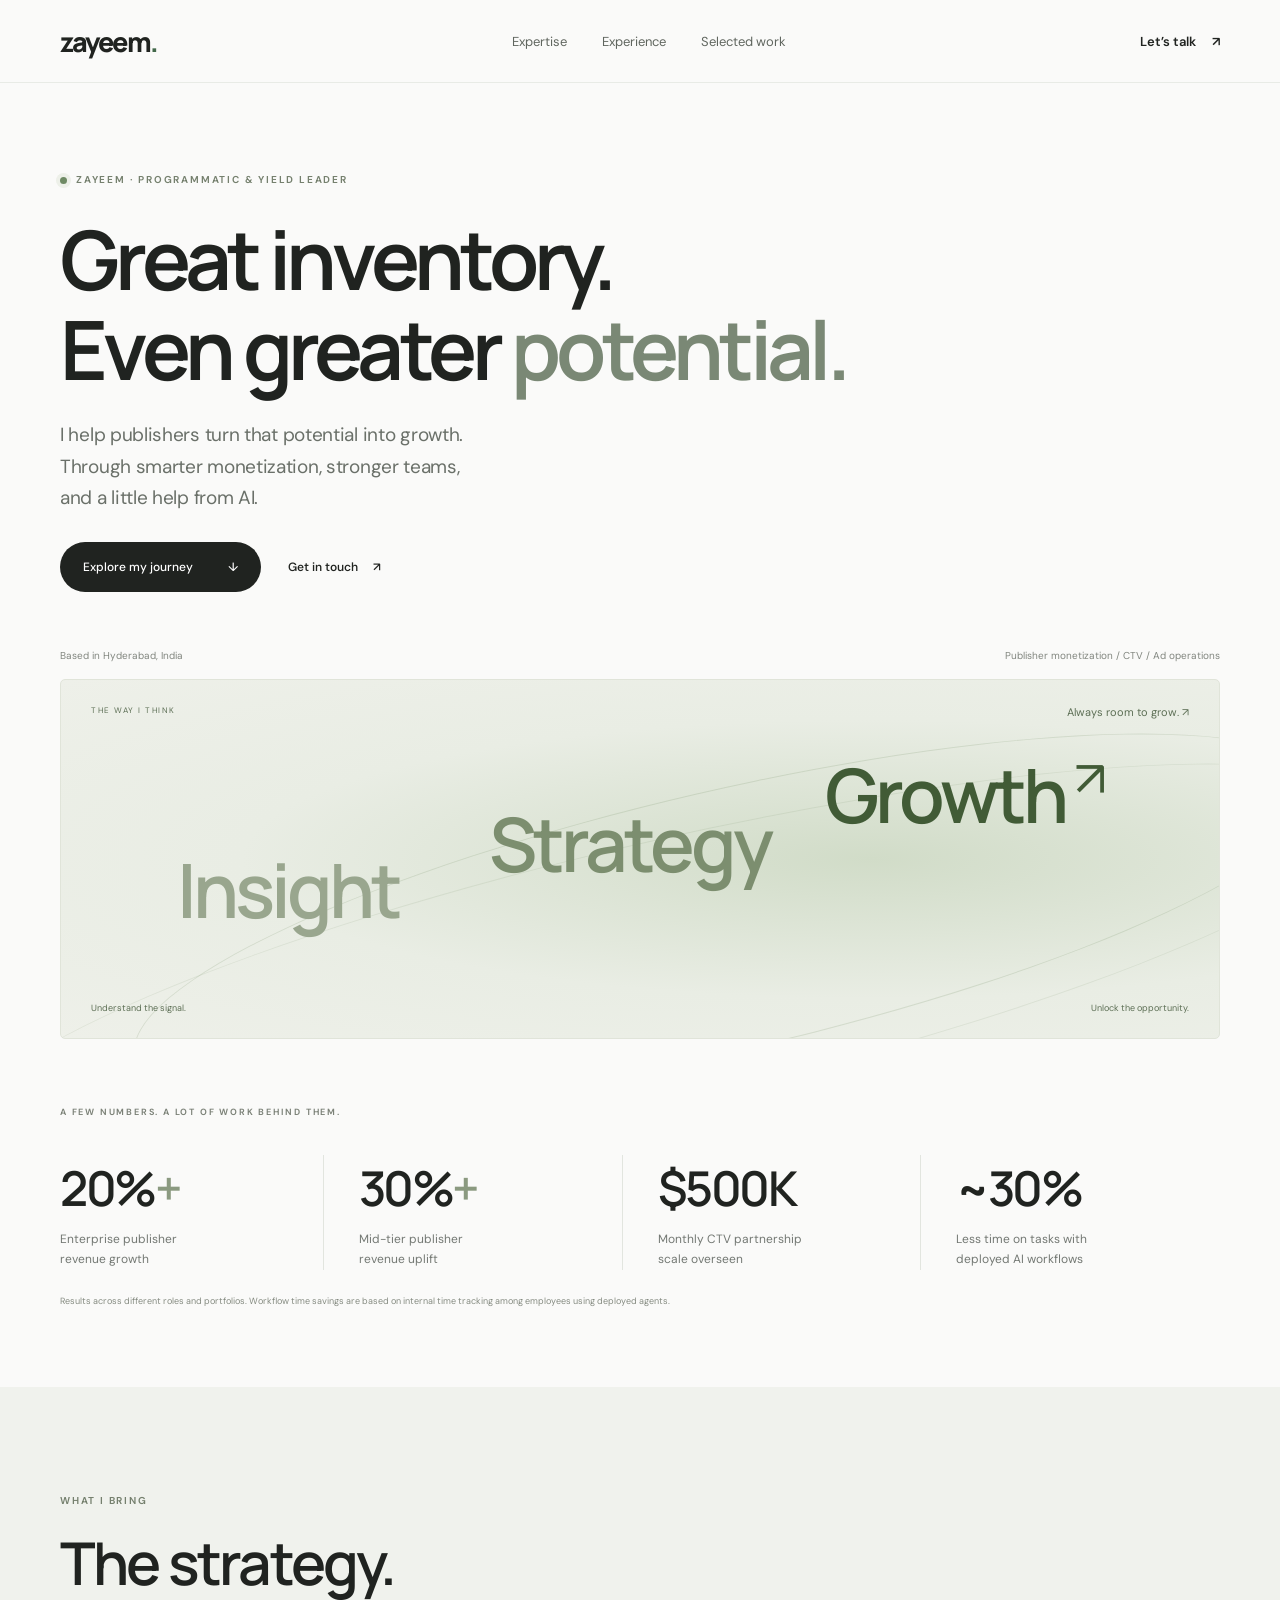
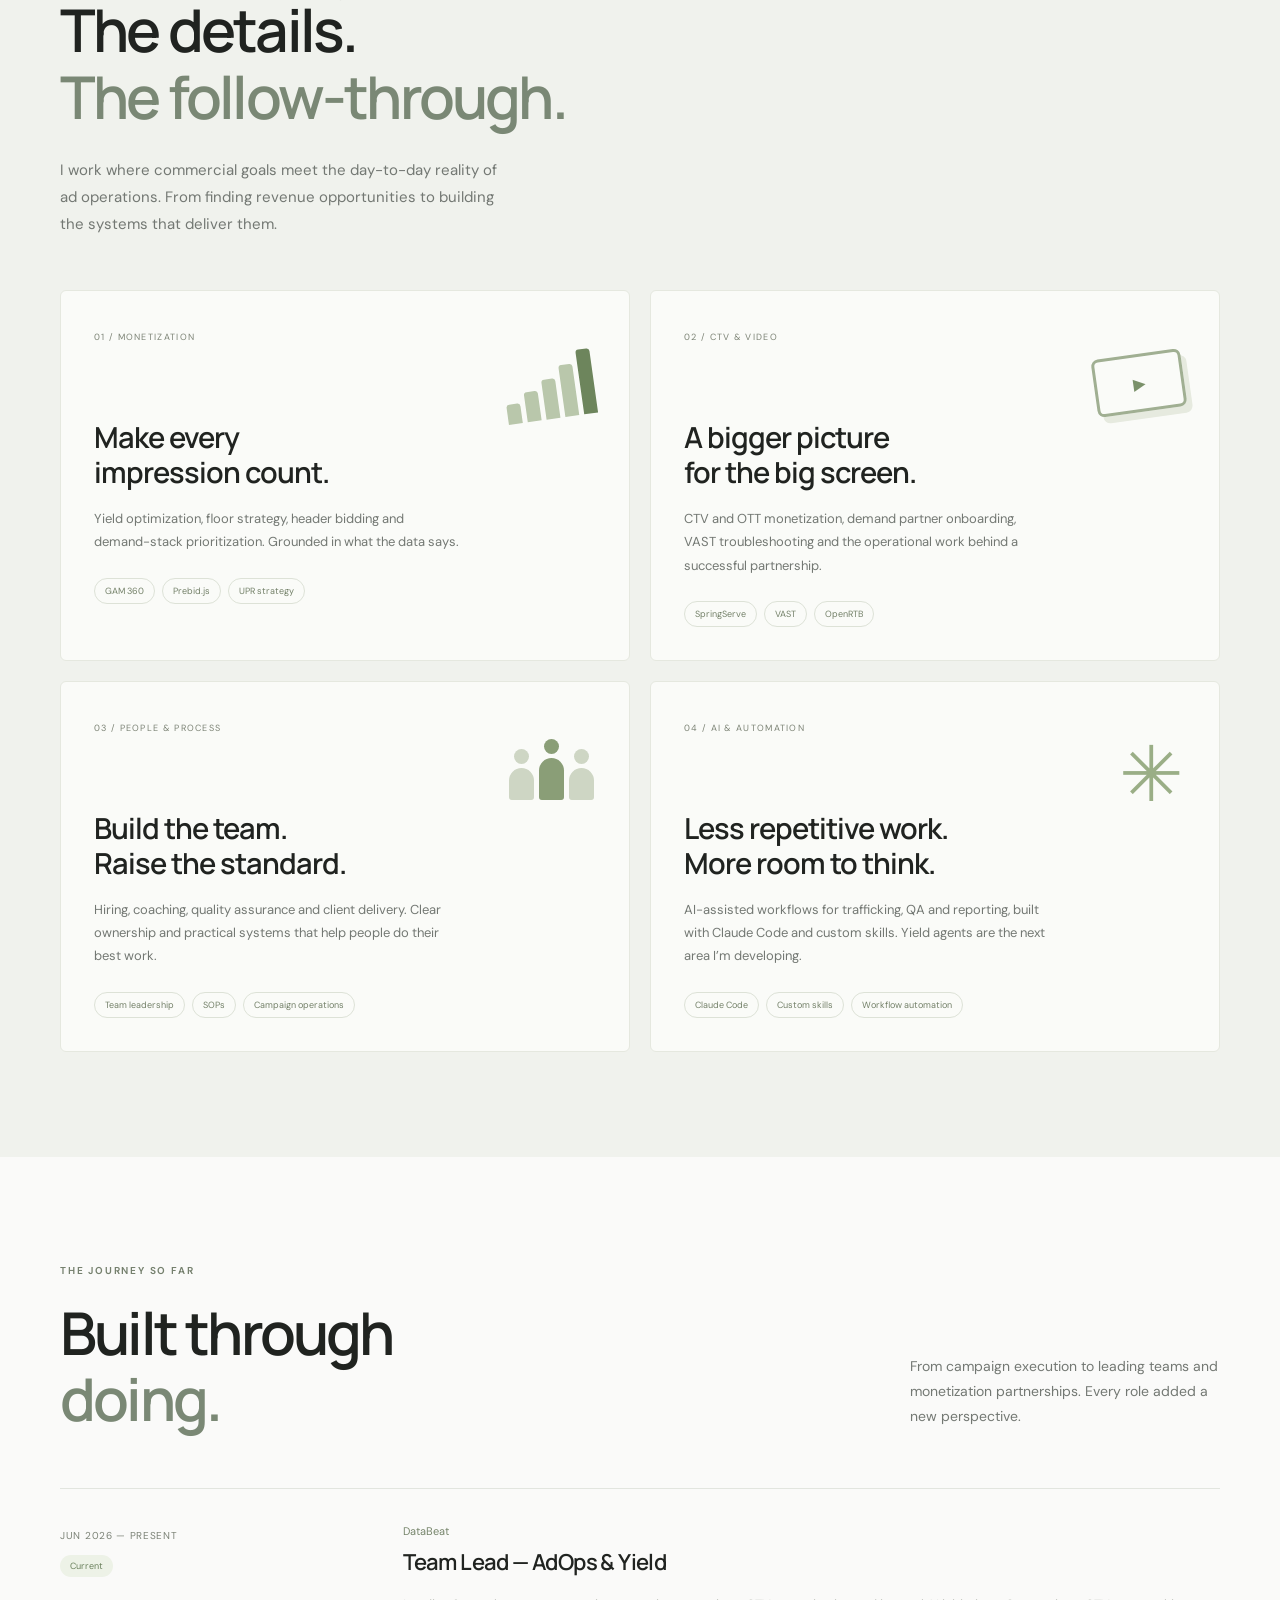
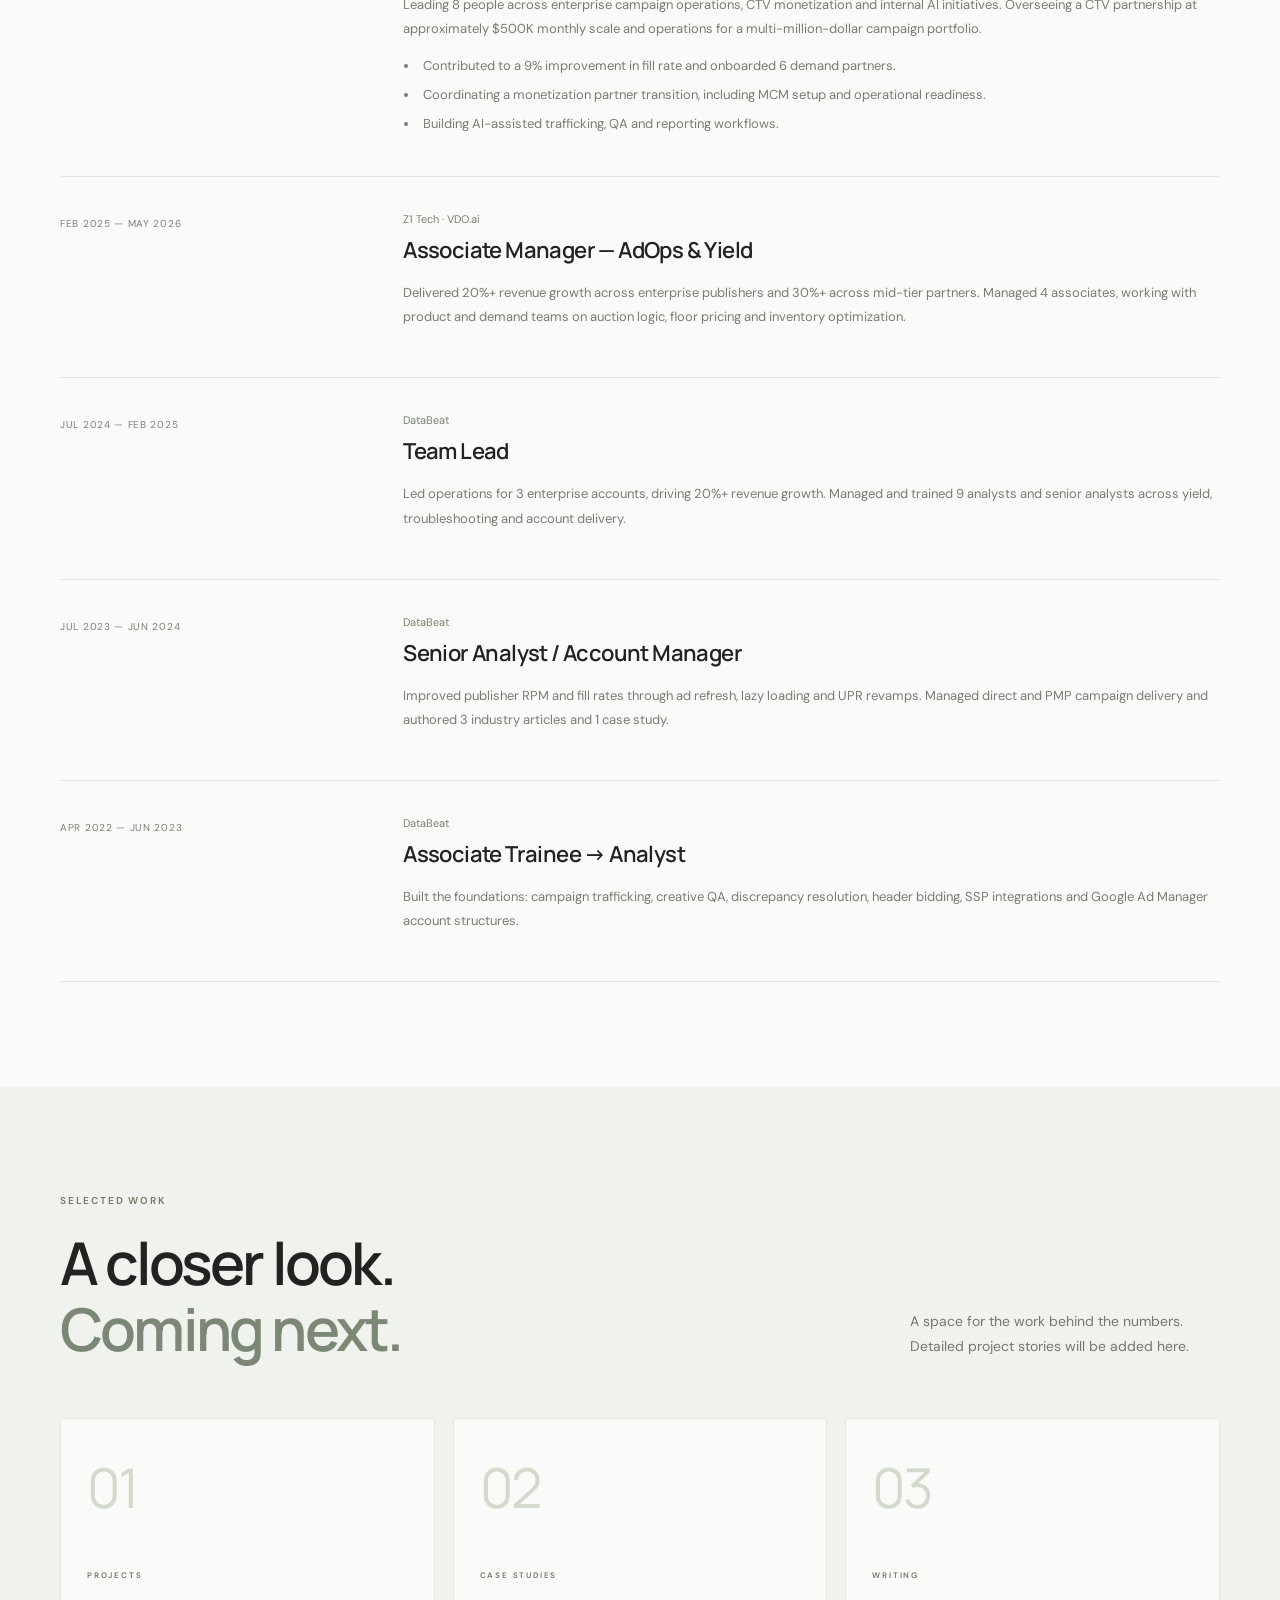
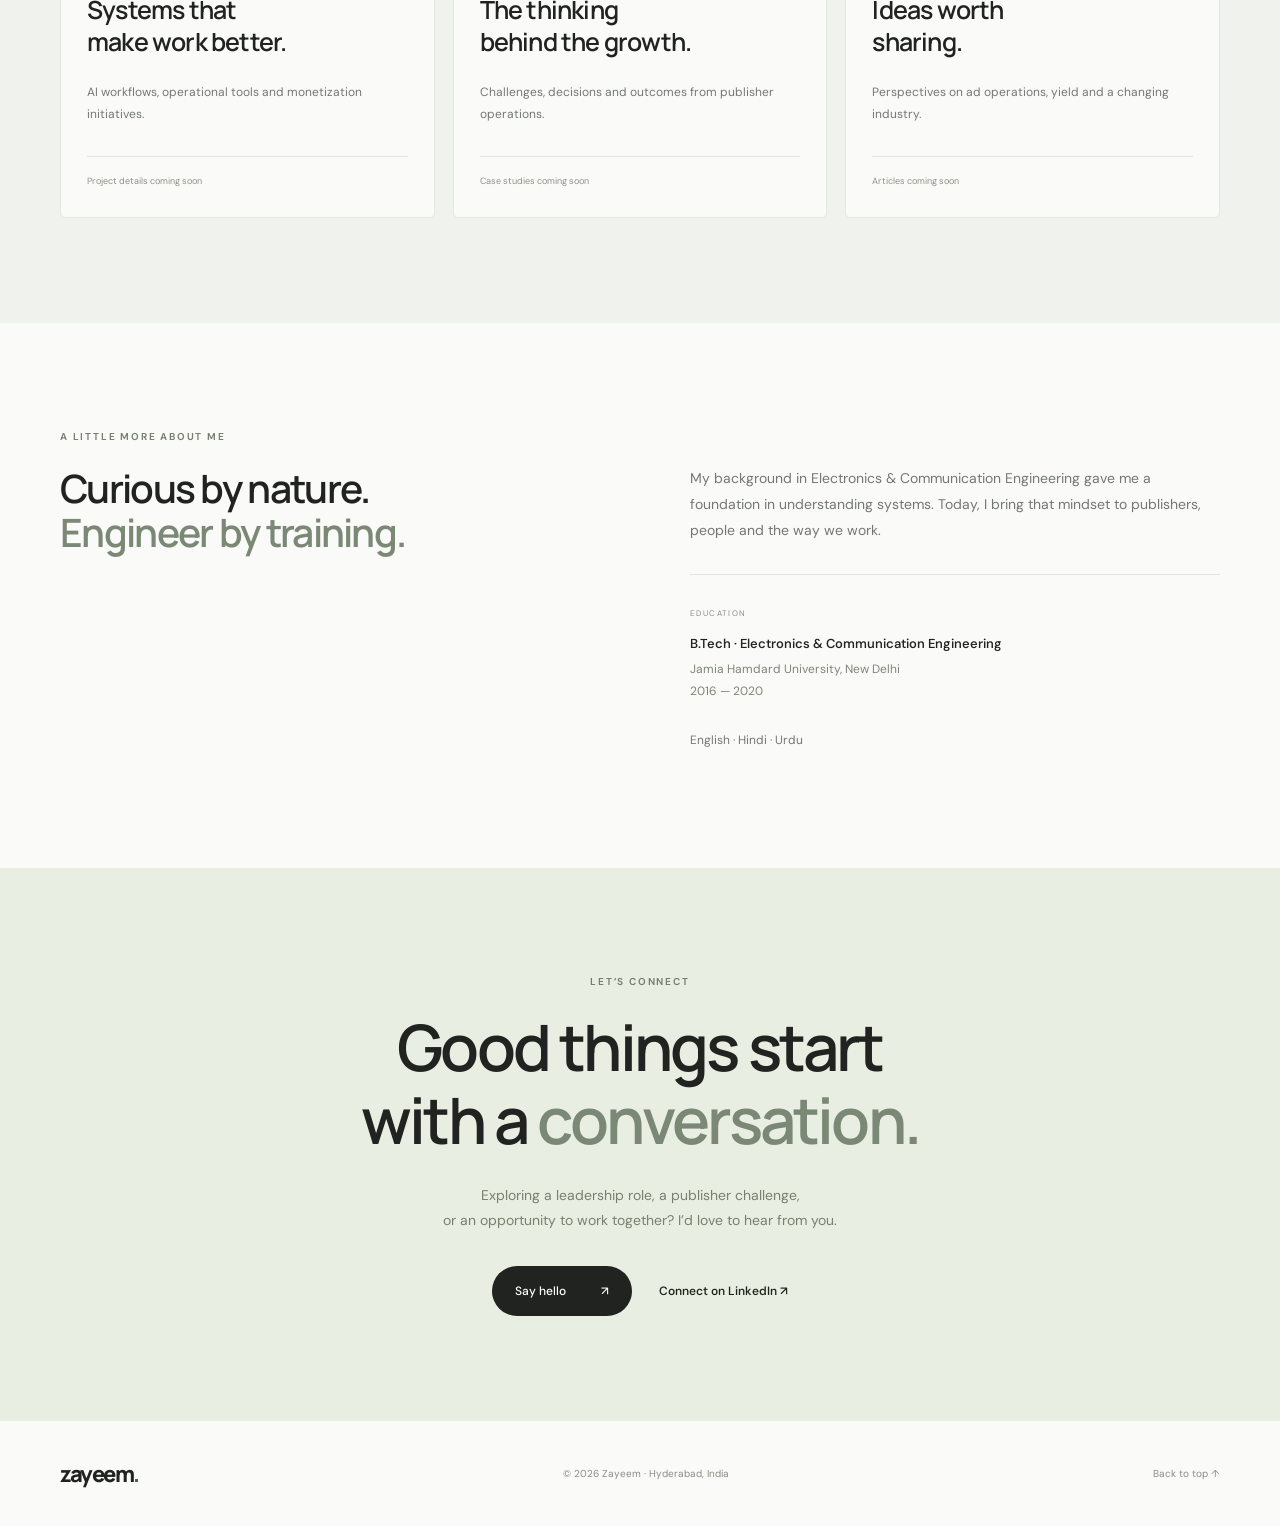
==== index.html @ ffa55d67 "Build Zayeem personal portfolio" ====
<!doctype html>
<html lang="en">
<head>
  <meta charset="utf-8">
  <meta name="viewport" content="width=device-width,initial-scale=1">
  <meta name="description" content="Zayeem is a programmatic and yield leader working across publisher monetization, CTV, ad operations and AI-assisted workflows.">
  <meta name="theme-color" content="#fafaf9">
  <title>Zayeem — Programmatic, Yield & What’s Next</title>
  <link rel="icon" href="./favicon.svg" type="image/svg+xml">
  <link rel="stylesheet" href="./style.css">
  <script src="./script.js" defer></script>
</head>
<body>
  <a class="skip" href="#main">Skip to content</a>
  <header class="site-header"><nav class="nav wrap" aria-label="Main navigation">
    <a class="wordmark" href="#" aria-label="Zayeem home">zayeem<span>.</span></a>
    <div class="nav-links"><a href="#expertise">Expertise</a><a href="#experience">Experience</a><a href="#work">Selected work</a></div>
    <a class="nav-contact" href="#contact">Let’s talk <span aria-hidden="true">↗</span></a>
  </nav></header>
  <main id="main">
    <section class="hero wrap" aria-labelledby="hero-title">
      <p class="eyebrow hero-intro"><span class="status-dot"></span> ZAYEEM · PROGRAMMATIC & YIELD LEADER</p>
      <h1 id="hero-title">Great inventory.<br>Even greater <span>potential.</span></h1>
      <p class="hero-copy">I help publishers turn that potential into growth.<br class="desktop-break"> Through smarter monetization, stronger teams,<br class="desktop-break"> and a little help from AI.</p>
      <div class="hero-actions"><a class="button" href="#experience">Explore my journey <span aria-hidden="true">↓</span></a><a class="text-link" href="mailto:mzayeem17@gmail.com">Get in touch <span aria-hidden="true">↗</span></a></div>
      <div class="hero-note"><span>Based in Hyderabad, India</span><span>Publisher monetization / CTV / Ad operations</span></div>
      <div class="growth-visual" aria-label="Areas of focus: insight, strategy, growth">
        <div class="visual-caption"><span class="tiny-label">THE WAY I THINK</span><span>Always room to grow. ↗</span></div>
        <div class="growth-orbit orbit-one"></div><div class="growth-orbit orbit-two"></div>
        <div class="growth-word word-one">Insight</div><div class="growth-word word-two">Strategy</div><div class="growth-word word-three">Growth<span>↗</span></div>
        <div class="visual-foot"><span>Understand the signal.</span><span>Unlock the opportunity.</span></div>
      </div>
    </section>
    <section class="impact wrap reveal" aria-labelledby="impact-title">
      <div class="section-kicker" id="impact-title">A FEW NUMBERS. A LOT OF WORK BEHIND THEM.</div>
      <div class="metrics"><div><strong>20%<span>+</span></strong><p>Enterprise publisher<br>revenue growth</p></div><div><strong>30%<span>+</span></strong><p>Mid-tier publisher<br>revenue uplift</p></div><div><strong>$500K</strong><p>Monthly CTV partnership<br>scale overseen</p></div><div><strong>~30%</strong><p>Less time on tasks with<br>deployed AI workflows</p></div></div>
      <p class="metric-note">Results across different roles and portfolios. Workflow time savings are based on internal time tracking among employees using deployed agents.</p>
    </section>
    <section class="expertise section-pad" id="expertise"><div class="wrap">
      <div class="section-heading reveal"><p class="eyebrow">WHAT I BRING</p><h2>The strategy.<br>The details.<br><span>The follow-through.</span></h2><p>I work where commercial goals meet the day-to-day reality of ad operations. From finding revenue opportunities to building the systems that deliver them.</p></div>
      <div class="expertise-grid">
        <article class="capability reveal"><span class="cap-number">01 / MONETIZATION</span><div class="mini-bars" aria-hidden="true"><i></i><i></i><i></i><i></i><i></i></div><h3>Make every<br>impression count.</h3><p>Yield optimization, floor strategy, header bidding and demand-stack prioritization. Grounded in what the data says.</p><div class="tags"><span>GAM 360</span><span>Prebid.js</span><span>UPR strategy</span></div></article>
        <article class="capability reveal"><span class="cap-number">02 / CTV & VIDEO</span><div class="tv-visual" aria-hidden="true"><span>▶</span></div><h3>A bigger picture<br>for the big screen.</h3><p>CTV and OTT monetization, demand partner onboarding, VAST troubleshooting and the operational work behind a successful partnership.</p><div class="tags"><span>SpringServe</span><span>VAST</span><span>OpenRTB</span></div></article>
        <article class="capability reveal"><span class="cap-number">03 / PEOPLE & PROCESS</span><div class="people-visual" aria-hidden="true"><i></i><i></i><i></i></div><h3>Build the team.<br>Raise the standard.</h3><p>Hiring, coaching, quality assurance and client delivery. Clear ownership and practical systems that help people do their best work.</p><div class="tags"><span>Team leadership</span><span>SOPs</span><span>Campaign operations</span></div></article>
        <article class="capability ai-card reveal"><span class="cap-number">04 / AI & AUTOMATION</span><div class="ai-visual" aria-hidden="true">✳</div><h3>Less repetitive work.<br>More room to think.</h3><p>AI-assisted workflows for trafficking, QA and reporting, built with Claude Code and custom skills. Yield agents are the next area I’m developing.</p><div class="tags"><span>Claude Code</span><span>Custom skills</span><span>Workflow automation</span></div></article>
      </div>
    </div></section>
    <section class="experience wrap section-pad" id="experience"><div class="section-top reveal"><div><p class="eyebrow">THE JOURNEY SO FAR</p><h2>Built through<br><span>doing.</span></h2></div><p>From campaign execution to leading teams and monetization partnerships. Every role added a new perspective.</p></div>
      <div class="timeline">
        <article class="role reveal"><div class="role-date">JUN 2026 — PRESENT<span class="current">Current</span></div><div class="role-body"><p class="company">DataBeat</p><h3>Team Lead — AdOps & Yield</h3><p>Leading 8 people across enterprise campaign operations, CTV monetization and internal AI initiatives. Overseeing a CTV partnership at approximately $500K monthly scale and operations for a multi-million-dollar campaign portfolio.</p><ul><li>Contributed to a 9% improvement in fill rate and onboarded 6 demand partners.</li><li>Coordinating a monetization partner transition, including MCM setup and operational readiness.</li><li>Building AI-assisted trafficking, QA and reporting workflows.</li></ul></div></article>
        <article class="role reveal"><div class="role-date">FEB 2025 — MAY 2026</div><div class="role-body"><p class="company">Z1 Tech · VDO.ai</p><h3>Associate Manager — AdOps & Yield</h3><p>Delivered 20%+ revenue growth across enterprise publishers and 30%+ across mid-tier partners. Managed 4 associates, working with product and demand teams on auction logic, floor pricing and inventory optimization.</p></div></article>
        <article class="role reveal"><div class="role-date">JUL 2024 — FEB 2025</div><div class="role-body"><p class="company">DataBeat</p><h3>Team Lead</h3><p>Led operations for 3 enterprise accounts, driving 20%+ revenue growth. Managed and trained 9 analysts and senior analysts across yield, troubleshooting and account delivery.</p></div></article>
        <article class="role reveal"><div class="role-date">JUL 2023 — JUN 2024</div><div class="role-body"><p class="company">DataBeat</p><h3>Senior Analyst / Account Manager</h3><p>Improved publisher RPM and fill rates through ad refresh, lazy loading and UPR revamps. Managed direct and PMP campaign delivery and authored 3 industry articles and 1 case study.</p></div></article>
        <article class="role reveal"><div class="role-date">APR 2022 — JUN 2023</div><div class="role-body"><p class="company">DataBeat</p><h3>Associate Trainee → Analyst</h3><p>Built the foundations: campaign trafficking, creative QA, discrepancy resolution, header bidding, SSP integrations and Google Ad Manager account structures.</p></div></article>
      </div>
    </section>
    <section class="work section-pad" id="work"><div class="wrap"><div class="section-top reveal"><div><p class="eyebrow">SELECTED WORK</p><h2>A closer look.<br><span>Coming next.</span></h2></div><p>A space for the work behind the numbers. Detailed project stories will be added here.</p></div>
      <div class="work-grid"><article class="work-item reveal"><span class="work-index">01</span><p class="eyebrow">PROJECTS</p><h3>Systems that<br>make work better.</h3><p>AI workflows, operational tools and monetization initiatives.</p><span class="coming">Project details coming soon</span></article><article class="work-item reveal"><span class="work-index">02</span><p class="eyebrow">CASE STUDIES</p><h3>The thinking<br>behind the growth.</h3><p>Challenges, decisions and outcomes from publisher operations.</p><span class="coming">Case studies coming soon</span></article><article class="work-item reveal"><span class="work-index">03</span><p class="eyebrow">WRITING</p><h3>Ideas worth<br>sharing.</h3><p>Perspectives on ad operations, yield and a changing industry.</p><span class="coming">Articles coming soon</span></article></div>
    </div></section>
    <section class="about wrap section-pad reveal"><p class="eyebrow">A LITTLE MORE ABOUT ME</p><div class="about-grid"><h2>Curious by nature.<br><span>Engineer by training.</span></h2><div><p>My background in Electronics & Communication Engineering gave me a foundation in understanding systems. Today, I bring that mindset to publishers, people and the way we work.</p><div class="education"><span>EDUCATION</span><h3>B.Tech · Electronics & Communication Engineering</h3><p>Jamia Hamdard University, New Delhi<br>2016 — 2020</p></div><p class="languages">English · Hindi · Urdu</p></div></div></section>
    <section class="contact section-pad" id="contact"><div class="wrap reveal"><p class="eyebrow">LET’S CONNECT</p><h2>Good things start<br>with a <span>conversation.</span></h2><p>Exploring a leadership role, a publisher challenge,<br class="desktop-break"> or an opportunity to work together? I’d love to hear from you.</p><div class="hero-actions"><a class="button" href="mailto:mzayeem17@gmail.com">Say hello <span aria-hidden="true">↗</span></a><a class="text-link" href="https://www.linkedin.com/in/zayeem17/" target="_blank" rel="noopener noreferrer">Connect on LinkedIn ↗</a></div></div></section>
  </main>
  <footer class="wrap footer"><a class="wordmark" href="#">zayeem<span>.</span></a><p>© <span id="year">2026</span> Zayeem · Hyderabad, India</p><a href="#main">Back to top ↑</a></footer>
</body>
</html>
---- style.css ----
@import url('https://fonts.googleapis.com/css2?family=DM+Sans:wght@400;450;500;550;600;650;700&family=Manrope:wght@400;500;600;650;700;750;800&display=swap');
:root{--ink:#202320;--muted:#737873;--green:#42684a;--line:#e2e5df;--paper:#fafaf9;--font:'DM Sans',-apple-system,BlinkMacSystemFont,'Segoe UI',sans-serif;--display:'Manrope',var(--font)}
*{box-sizing:border-box}html{scroll-behavior:smooth;scroll-padding-top:90px}body{margin:0;background:var(--paper);color:var(--ink);font-family:var(--font);-webkit-font-smoothing:antialiased}a{color:inherit;text-decoration:none}button,a{-webkit-tap-highlight-color:transparent}a:focus-visible{outline:3px solid #709775;outline-offset:6px}::selection{background:#d2e3cc}.wrap{width:min(1160px,calc(100% - 96px));margin-inline:auto}.site-header{position:sticky;top:0;z-index:20;background:rgba(250,250,249,.88);backdrop-filter:blur(20px);border-bottom:1px solid rgba(226,229,223,.7)}.nav{height:82px;display:flex;align-items:center;justify-content:space-between}.wordmark{font-family:var(--display);font-size:27px;font-weight:800;letter-spacing:-1.5px}.wordmark span{color:var(--green)}.nav-links{display:flex;gap:35px;font-size:13px;color:#60665f}.nav a{transition:color .2s}.nav a:hover,.text-link:hover{color:var(--green)}.nav-contact{font-size:13px;font-weight:600}.nav-contact span{margin-left:13px}.hero{padding-top:88px}.eyebrow,.section-kicker{font-size:10px;font-weight:650;letter-spacing:1.8px;line-height:1.8}.hero-intro{display:flex;align-items:center;gap:9px}.status-dot{width:7px;height:7px;border-radius:50%;background:#6f8a65;box-shadow:0 0 0 4px #edf0e9}h1,h2,h3,p{margin-top:0}h1,h2,h3{font-family:var(--display)}h1{font-size:clamp(48px,6.4vw,82px);font-weight:650;letter-spacing:-4.7px;line-height:1.1;margin:25px 0 25px}h1 span,h2 span{color:#7a8875}.hero-copy{font-size:19px;line-height:1.65;color:#6a7069;letter-spacing:-.3px}.hero-actions{display:flex;gap:27px;align-items:center;margin-top:29px}.button{background:var(--ink);color:#fff;display:inline-flex;gap:35px;align-items:center;border-radius:30px;padding:17px 23px;font-size:12px;font-weight:500;transition:background .2s,transform .2s}.button:hover{background:var(--green);transform:translateY(-2px)}.text-link{font-size:12px;font-weight:550}.text-link span{margin-left:12px}.hero-note{display:flex;justify-content:space-between;margin:57px 0 17px;color:#81867f;font-size:10px}.growth-visual{height:360px;position:relative;overflow:hidden;border-radius:5px;background:radial-gradient(ellipse at 70% 50%,#d1dcc8 0%,#e9ede4 55%,#eef0e9 100%);border:1px solid #e0e4d9}.visual-caption,.visual-foot{display:flex;justify-content:space-between;position:absolute;left:30px;right:30px;z-index:3;color:#5d6f55;font-size:11px}.visual-caption{top:25px}.tiny-label{font-size:8px;letter-spacing:1.5px}.visual-foot{bottom:24px;font-size:9px}.growth-word{position:absolute;font-family:var(--display);letter-spacing:-4px;font-weight:600;font-size:75px;z-index:2}.word-one{left:10%;top:158px;color:#99a68e}.word-two{left:37%;top:112px;color:#7c8e6f}.word-three{left:66%;top:63px;color:#415b36}.word-three span{font-weight:400;display:inline-block;font-size:50px;vertical-align:top;margin-left:10px}.growth-orbit{position:absolute;width:105%;height:260px;border:1px solid rgba(108,134,92,.18);border-radius:50%;transform:rotate(-13deg);left:5%;top:110px}.orbit-two{top:160px;left:-10%;width:125%;border-color:rgba(108,134,92,.12)}.impact{padding:65px 0 78px}.section-kicker{color:#7b8177;font-size:9px}.metrics{display:grid;grid-template-columns:repeat(4,1fr);margin-top:35px;gap:35px}.metrics>div{border-right:1px solid var(--line)}.metrics>div:last-child{border:0}.metrics strong{font-family:var(--display);font-size:48px;letter-spacing:-2.5px;font-weight:600}.metrics strong span{color:#8b9a80}.metrics p{font-size:12px;line-height:1.65;color:var(--muted);margin:10px 0 0}.metric-note{font-size:9px;color:#858b81;line-height:1.7;margin:24px 0 0}.section-pad{padding-top:105px;padding-bottom:105px}.expertise{background:#f0f2ed}.section-heading{max-width:650px}.eyebrow{color:#75806e;margin-bottom:20px}h2{font-size:clamp(38px,4.7vw,59px);line-height:1.13;letter-spacing:-2.8px;font-weight:600;margin-bottom:27px}.section-heading>p:last-child{color:var(--muted);max-width:440px;font-size:15px;line-height:1.8}.expertise-grid{display:grid;grid-template-columns:1fr 1fr;gap:20px;margin-top:52px}.capability{background:#fafbf8;border:1px solid #e5e8df;border-radius:6px;padding:33px;position:relative;min-height:357px;overflow:hidden}.cap-number{font-size:9px;letter-spacing:1.3px;color:#7c8375}.capability h3{font-size:29px;line-height:1.2;letter-spacing:-1px;font-weight:600;margin:75px 0 17px}.capability>p{font-size:13px;color:var(--muted);line-height:1.8;max-width:365px}.tags{display:flex;flex-wrap:wrap;gap:7px;margin-top:24px}.tags span{font-size:9px;border:1px solid #dde2d7;padding:6px 10px;border-radius:20px;color:#738068}.mini-bars,.tv-visual,.people-visual,.ai-visual{position:absolute;right:35px;top:63px}.mini-bars{height:65px;display:flex;gap:5px;align-items:end;transform:rotate(-8deg)}.mini-bars i{display:block;width:14px;background:#b9c7ab;border-radius:3px 3px 0 0}.mini-bars i:nth-child(1){height:20px}.mini-bars i:nth-child(2){height:30px}.mini-bars i:nth-child(3){height:40px}.mini-bars i:nth-child(4){height:52px}.mini-bars i:nth-child(5){height:65px;background:#6d855c}.tv-visual{width:90px;height:58px;border:3px solid #a0af92;border-radius:7px;display:grid;place-items:center;transform:rotate(-8deg);box-shadow:5px 7px 0 #e6eadf}.tv-visual span{font-size:16px;color:#7a916a}.people-visual{display:flex;gap:5px;align-items:end;height:55px}.people-visual i{width:25px;height:32px;background:#ced6c4;border-radius:13px 13px 3px 3px;position:relative}.people-visual i:before{content:'';position:absolute;width:15px;height:15px;border-radius:100%;background:inherit;top:-19px;left:5px}.people-visual i:nth-child(2){height:42px;background:#8a9e77}.ai-visual{font-size:77px;color:#9aae86;line-height:1;top:55px}.section-top{display:flex;align-items:end;justify-content:space-between;gap:70px;margin-bottom:55px}.section-top h2{margin-bottom:0}.section-top>p{max-width:310px;color:var(--muted);font-size:14px;line-height:1.8;margin-bottom:4px}.timeline{border-top:1px solid var(--line)}.role{display:grid;grid-template-columns:27% 1fr;padding:35px 0;border-bottom:1px solid var(--line);gap:30px}.role-date{font-size:10px;letter-spacing:.7px;color:#7b8276;padding-top:5px}.current{display:block;width:fit-content;margin-top:13px;font-size:9px;letter-spacing:0;background:#edf2e7;color:#6a805c;padding:5px 10px;border-radius:20px}.company{font-size:11px;color:#75846a;margin:0 0 9px}.role h3{font-size:22px;letter-spacing:-.6px;font-weight:600;margin-bottom:16px}.role-body>p:not(.company),.role li{font-size:13px;color:#777e72;line-height:1.85}.role ul{padding-left:16px;margin:13px 0 0}.role li{padding-left:4px;margin-bottom:5px}.work{background:#f0f2ed}.work-grid{display:grid;grid-template-columns:repeat(3,1fr);gap:18px}.work-item{padding:30px 26px;background:#fafbf8;border:1px solid #e4e8dd;border-radius:5px}.work-index{font-family:var(--display);font-size:55px;color:#d2dacb;letter-spacing:-3px;display:block;margin-bottom:43px}.work-item .eyebrow{font-size:8px;margin-bottom:12px}.work-item h3{font-size:25px;font-weight:600;line-height:1.25;letter-spacing:-.8px}.work-item>p:not(.eyebrow){font-size:12px;color:var(--muted);line-height:1.8;min-height:44px}.coming{font-size:9px;color:#8a9283;display:block;margin-top:30px;padding-top:18px;border-top:1px solid var(--line)}.about-grid{display:grid;grid-template-columns:1fr 1fr;gap:100px}.about h2{font-size:39px;letter-spacing:-1.7px}.about-grid>div>p{color:var(--muted);font-size:14px;line-height:1.85}.education{border-top:1px solid var(--line);margin-top:30px;padding-top:25px}.education>span{font-size:8px;letter-spacing:1.4px;color:#87917e}.education h3{font-family:var(--font);font-size:13px;line-height:1.65;margin:12px 0 5px;font-weight:550}.education p,.languages{font-size:12px!important;color:#7e8676;line-height:1.8}.languages{margin-top:27px}.contact{text-align:center;background:#e9eee3}.contact h2{font-size:clamp(38px,5vw,64px)}.contact>.wrap>p:not(.eyebrow){font-size:14px;color:#77816e;line-height:1.8}.contact .hero-actions{justify-content:center;margin-top:33px}.footer{min-height:105px;display:flex;align-items:center;justify-content:space-between}.footer .wordmark{font-size:22px}.footer p,.footer>a:last-child{font-size:10px;color:#888e83;margin:0}.skip{position:absolute;top:-100px;left:20px;background:#fff;padding:12px;z-index:40}.skip:focus{top:10px}.js-ready .reveal{opacity:0;transform:translateY(18px);transition:opacity .65s ease,transform .65s ease}.js-ready .reveal.visible{opacity:1;transform:translateY(0)}
@media(min-width:1500px){.hero{padding-top:100px}}@media(max-width:900px){.wrap{width:calc(100% - 56px)}h1{letter-spacing:-3px}.growth-word{font-size:58px;letter-spacing:-3px}.growth-visual{height:310px}.word-one{left:7%;top:145px}.word-two{left:34%;top:105px}.word-three{left:64%;top:65px}.word-three span{font-size:35px;margin-left:3px}.metrics strong{font-size:37px}.metrics{gap:20px}.metrics p{font-size:10px}.about-grid{gap:40px}.section-pad{padding-block:80px}.section-top{gap:35px}.section-top>p{max-width:260px}.work-item{padding:25px 20px}.work-item h3{font-size:22px}.capability{padding:28px}.capability h3{font-size:26px}.nav-links{gap:22px}}
@media(max-width:600px){.wrap{width:calc(100% - 40px)}.nav{height:69px}.wordmark{font-size:25px}.nav-links{display:none}.nav-contact{font-size:11px}.hero{padding-top:57px}.eyebrow{font-size:8px;letter-spacing:1.2px}.hero-intro{gap:8px;font-size:8px}h1{font-size:46px;letter-spacing:-2.6px;line-height:1.12;margin-top:25px}.hero-copy{font-size:15px;line-height:1.8}.desktop-break{display:none}.hero-actions{gap:21px}.button{padding:15px 20px;font-size:11px;gap:22px}.text-link{font-size:11px}.hero-note{margin-top:43px;font-size:8px;gap:15px}.hero-note span:last-child{text-align:right;max-width:150px;line-height:1.5}.growth-visual{height:275px}.visual-caption,.visual-foot{left:18px;right:18px;font-size:8px}.tiny-label{font-size:7px}.growth-word{font-size:45px;letter-spacing:-2.5px}.word-one{left:7%;top:145px}.word-two{left:29%;top:105px}.word-three{left:53%;top:65px}.word-three span{font-size:28px}.growth-orbit{top:90px;height:200px}.orbit-two{top:145px}.impact{padding:45px 0 55px}.section-kicker{font-size:7px;letter-spacing:1.2px}.metrics{grid-template-columns:1fr 1fr;row-gap:30px;margin-top:30px}.metrics>div:nth-child(2){border:0}.metrics strong{font-size:38px}.metrics p{font-size:11px}.metric-note{font-size:8px;margin-top:25px}.section-pad{padding-block:60px}h2{font-size:40px;letter-spacing:-2px}.section-heading>p:last-child{font-size:13px}.expertise-grid{grid-template-columns:1fr;gap:13px;margin-top:32px}.capability{min-height:330px;padding:27px}.capability h3{font-size:27px;margin-top:65px}.capability>p{font-size:12px}.section-top{display:block;margin-bottom:35px}.section-top>p{margin-top:24px;max-width:none;font-size:13px}.role{grid-template-columns:1fr;gap:17px;padding:27px 0}.role-date{display:flex;align-items:center;gap:12px;font-size:9px}.current{margin:0;padding:3px 8px}.role h3{font-size:21px}.role-body>p:not(.company),.role li{font-size:12px}.work-grid{grid-template-columns:1fr}.work-item{padding:26px}.work-index{font-size:43px;margin-bottom:24px}.work-item h3{font-size:27px}.work-item>p:not(.eyebrow){min-height:0}.coming{margin-top:23px}.about-grid{grid-template-columns:1fr;gap:10px}.about h2{font-size:34px}.about-grid>div>p{font-size:13px}.contact h2{font-size:37px;letter-spacing:-1.8px}.contact>.wrap>p:not(.eyebrow){font-size:12px}.contact .hero-actions{gap:19px}.footer{flex-wrap:wrap;padding-block:25px;gap:22px}.footer p{order:3;width:100%;font-size:9px}.footer>a:last-child{margin-left:auto;font-size:9px}}
@media(prefers-reduced-motion:reduce){html{scroll-behavior:auto}*,*:before,*:after{transition:none!important;animation:none!important}.js-ready .reveal{opacity:1;transform:none}}
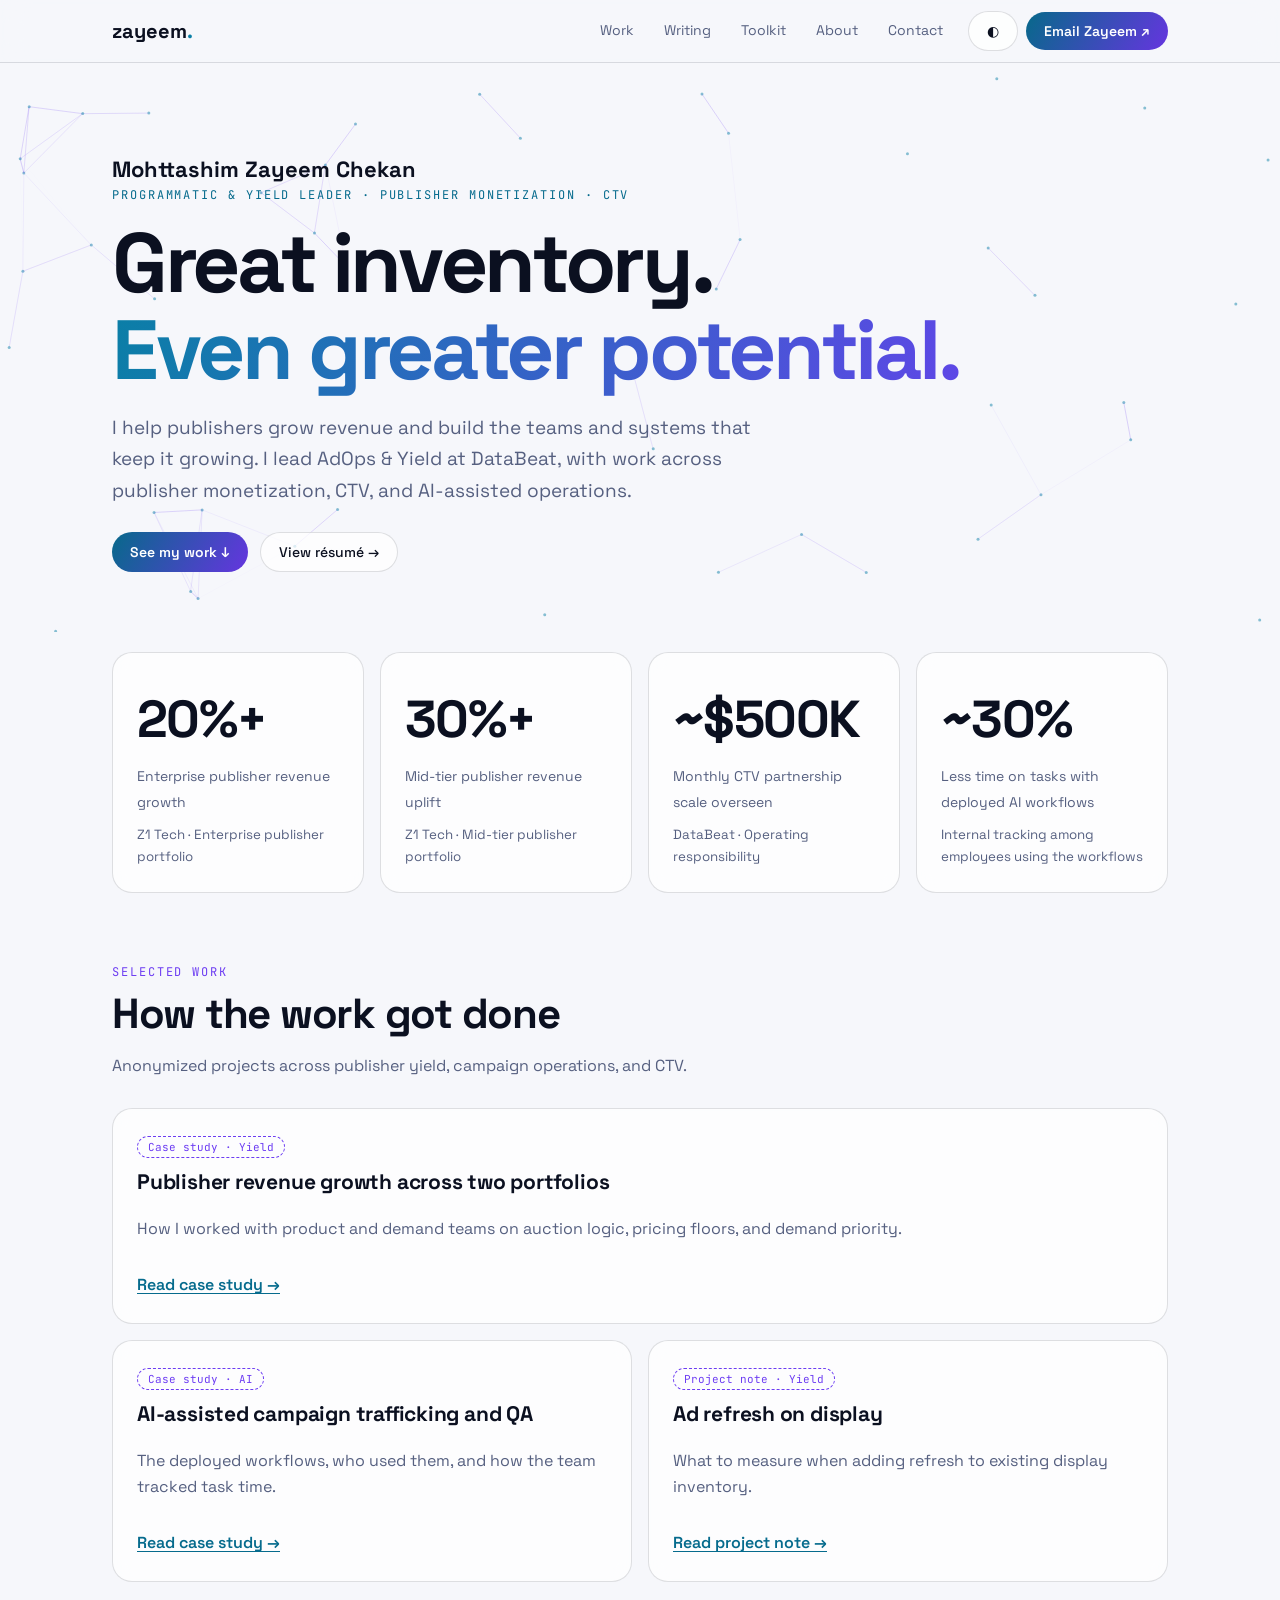
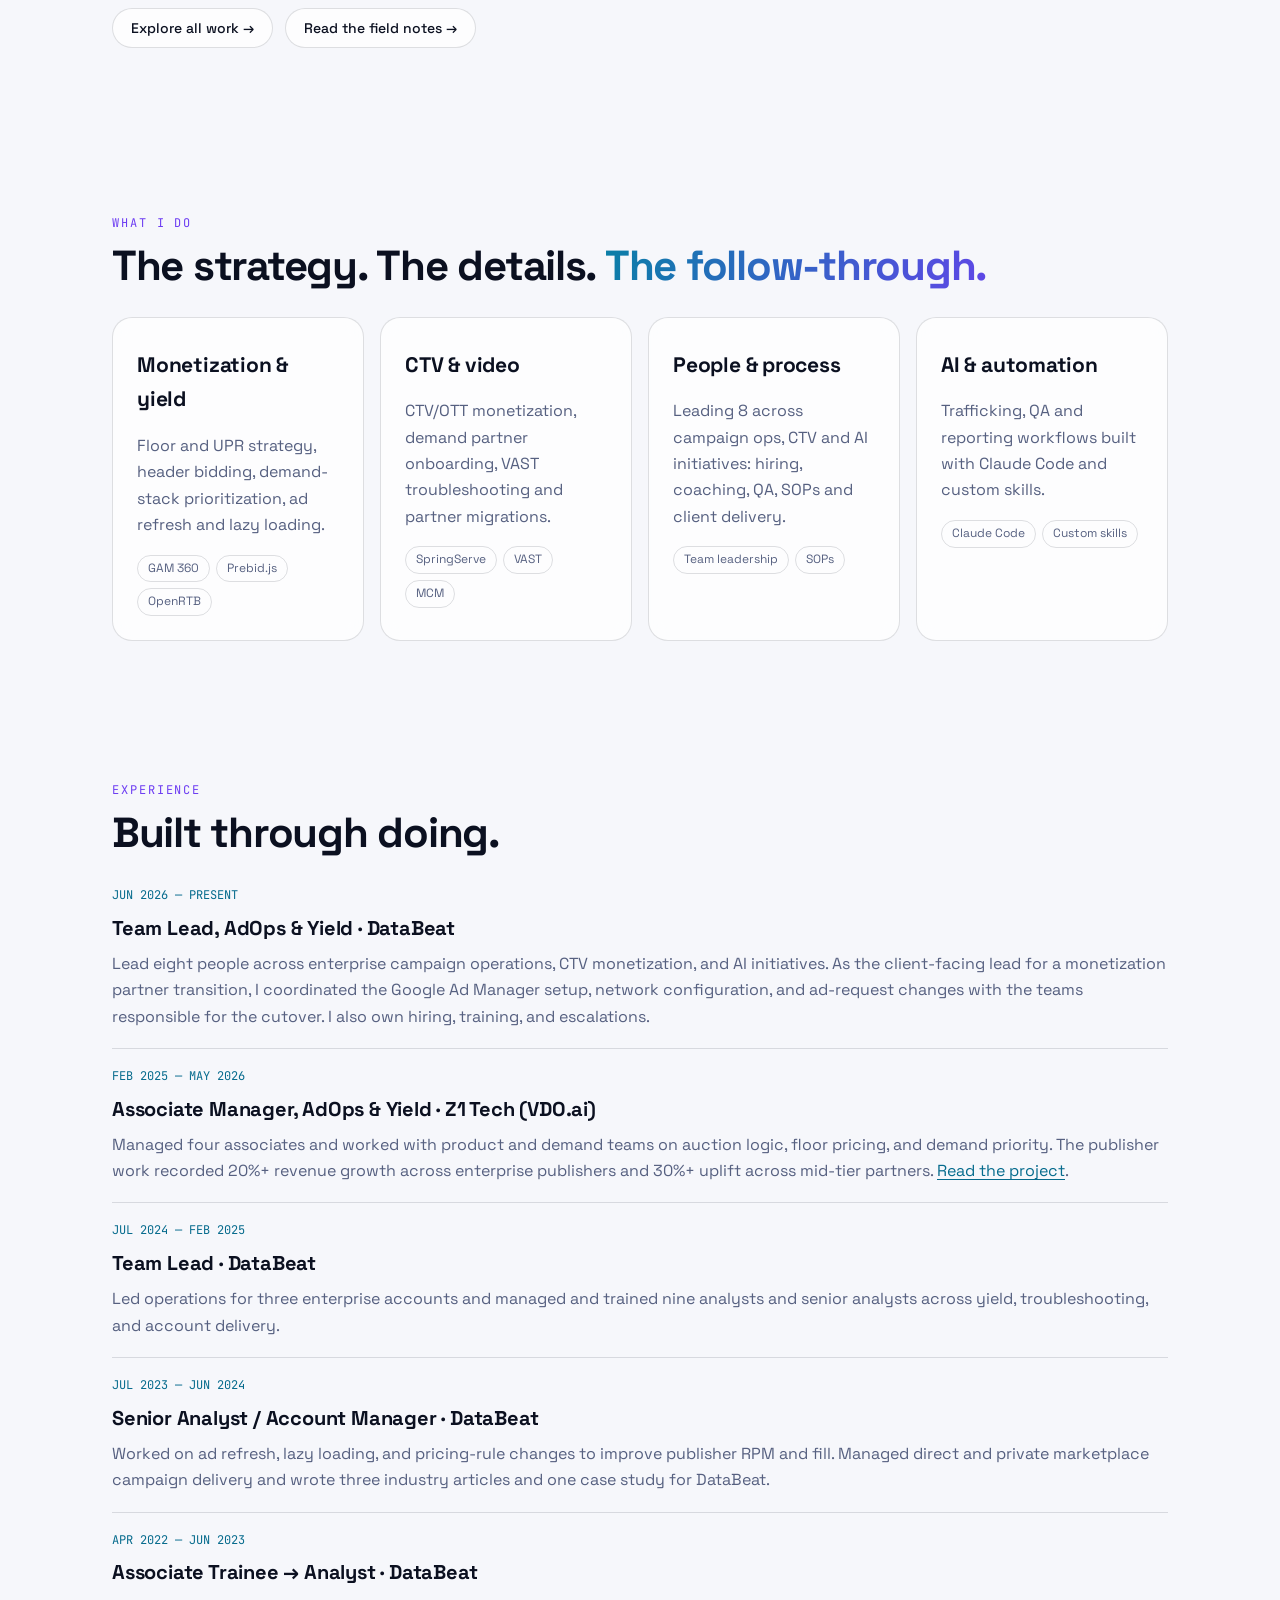
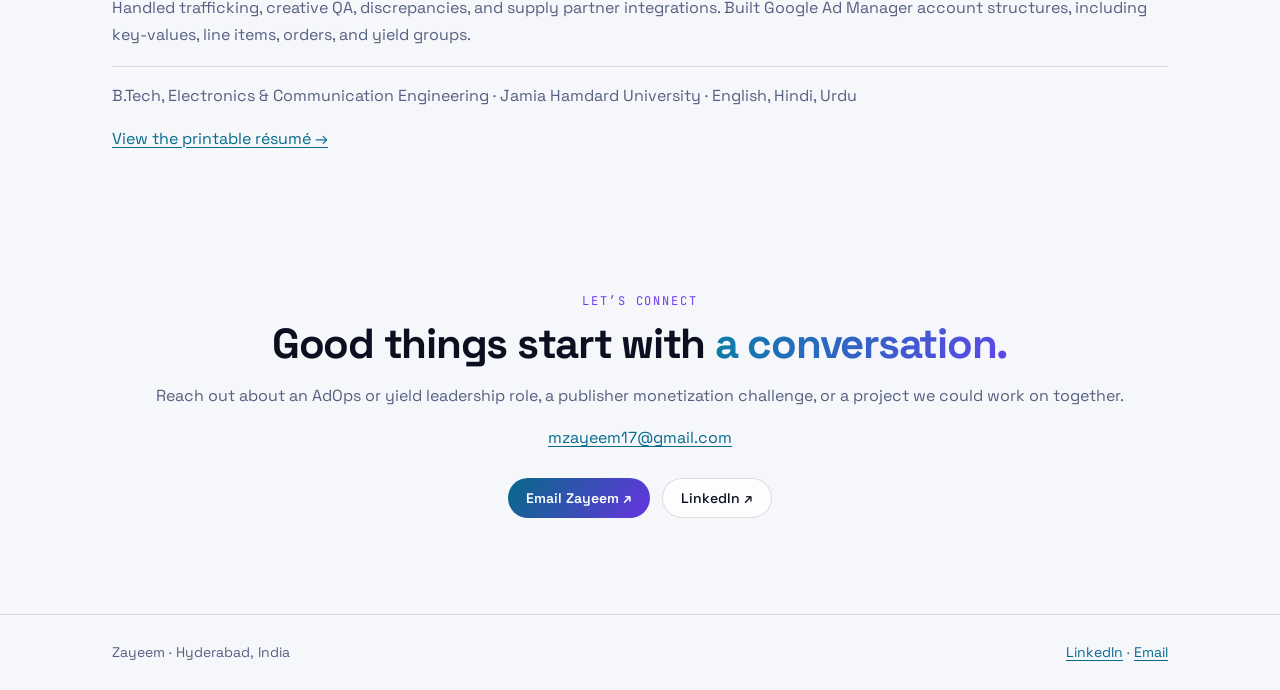
==== commit 8bffd9f0: "Publish redesigned portfolio and address UX audit" ====
--- a/index.html
+++ b/index.html
@@ -2,64 +2,86 @@
 <html lang="en">
 <head>
   <meta charset="utf-8">
-  <meta name="viewport" content="width=device-width,initial-scale=1">
-  <meta name="description" content="Zayeem is a programmatic and yield leader working across publisher monetization, CTV, ad operations and AI-assisted workflows.">
-  <meta name="theme-color" content="#fafaf9">
-  <title>Zayeem — Programmatic, Yield & What’s Next</title>
-  <link rel="icon" href="./favicon.svg" type="image/svg+xml">
-  <link rel="stylesheet" href="./style.css">
-  <script src="./script.js" defer></script>
+  <meta name="viewport" content="width=device-width, initial-scale=1, viewport-fit=cover">
+  <title>Zayeem — Programmatic &amp; Yield Leader</title>
+  <meta name="description" content="Mohttashim Zayeem Chekan leads publisher monetization, CTV and ad operations. Explore publisher yield case studies and AI-assisted workflows.">
+  <link rel="canonical" href="https://mzayeem17.github.io/zayeem/">
+  <meta property="og:type" content="website">
+  <meta property="og:title" content="Zayeem — Programmatic &amp; Yield Leader">
+  <meta property="og:description" content="Mohttashim Zayeem Chekan leads publisher monetization, CTV and ad operations. Explore publisher yield case studies and AI-assisted workflows.">
+  <meta property="og:url" content="https://mzayeem17.github.io/zayeem/">
+  <meta property="og:image" content="https://mzayeem17.github.io/zayeem/portfolio-preview.png">
+  <meta property="og:image:alt" content="Mohttashim Zayeem Chekan, Programmatic and Yield Leader">
+  <meta name="twitter:card" content="summary_large_image">
+  <link rel="icon" href="favicon.svg" type="image/svg+xml">
+  <link rel="preconnect" href="https://fonts.googleapis.com">
+  <link rel="preconnect" href="https://fonts.gstatic.com" crossorigin>
+  <link href="https://fonts.googleapis.com/css2?family=Space+Grotesk:wght@400;500;600;700&amp;family=JetBrains+Mono:wght@400;500&amp;display=swap" rel="stylesheet">
+  <link rel="stylesheet" href="style.css">
+  <script src="app.js" defer></script>
+  <noscript><style>#theme,#menu,.filters,.resume .row {display:none} @media(max-width:820px) {nav {position:static} nav .wrap {height:auto;min-height:62px;flex-wrap:wrap;padding-block:10px} nav .links {position:static;display:flex;flex-direction:row;flex-wrap:wrap;padding:0;border:0;flex-basis:100%}}</style></noscript>
+  <script type="application/ld+json">{"@context":"https://schema.org","@type":"Person","name":"Mohttashim Zayeem Chekan","jobTitle":"Team Lead, AdOps & Yield","url":"https://mzayeem17.github.io/zayeem/","worksFor":{"@type":"Organization","name":"DataBeat"},"sameAs":["https://www.linkedin.com/in/zayeem17/"]}</script>
 </head>
 <body>
   <a class="skip" href="#main">Skip to content</a>
-  <header class="site-header"><nav class="nav wrap" aria-label="Main navigation">
-    <a class="wordmark" href="#" aria-label="Zayeem home">zayeem<span>.</span></a>
-    <div class="nav-links"><a href="#expertise">Expertise</a><a href="#experience">Experience</a><a href="#work">Selected work</a></div>
-    <a class="nav-contact" href="#contact">Let’s talk <span aria-hidden="true">↗</span></a>
-  </nav></header>
-  <main id="main">
-    <section class="hero wrap" aria-labelledby="hero-title">
-      <p class="eyebrow hero-intro"><span class="status-dot"></span> ZAYEEM · PROGRAMMATIC & YIELD LEADER</p>
-      <h1 id="hero-title">Great inventory.<br>Even greater <span>potential.</span></h1>
-      <p class="hero-copy">I help publishers turn that potential into growth.<br class="desktop-break"> Through smarter monetization, stronger teams,<br class="desktop-break"> and a little help from AI.</p>
-      <div class="hero-actions"><a class="button" href="#experience">Explore my journey <span aria-hidden="true">↓</span></a><a class="text-link" href="mailto:mzayeem17@gmail.com">Get in touch <span aria-hidden="true">↗</span></a></div>
-      <div class="hero-note"><span>Based in Hyderabad, India</span><span>Publisher monetization / CTV / Ad operations</span></div>
-      <div class="growth-visual" aria-label="Areas of focus: insight, strategy, growth">
-        <div class="visual-caption"><span class="tiny-label">THE WAY I THINK</span><span>Always room to grow. ↗</span></div>
-        <div class="growth-orbit orbit-one"></div><div class="growth-orbit orbit-two"></div>
-        <div class="growth-word word-one">Insight</div><div class="growth-word word-two">Strategy</div><div class="growth-word word-three">Growth<span>↗</span></div>
-        <div class="visual-foot"><span>Understand the signal.</span><span>Unlock the opportunity.</span></div>
-      </div>
-    </section>
-    <section class="impact wrap reveal" aria-labelledby="impact-title">
-      <div class="section-kicker" id="impact-title">A FEW NUMBERS. A LOT OF WORK BEHIND THEM.</div>
-      <div class="metrics"><div><strong>20%<span>+</span></strong><p>Enterprise publisher<br>revenue growth</p></div><div><strong>30%<span>+</span></strong><p>Mid-tier publisher<br>revenue uplift</p></div><div><strong>$500K</strong><p>Monthly CTV partnership<br>scale overseen</p></div><div><strong>~30%</strong><p>Less time on tasks with<br>deployed AI workflows</p></div></div>
-      <p class="metric-note">Results across different roles and portfolios. Workflow time savings are based on internal time tracking among employees using deployed agents.</p>
-    </section>
-    <section class="expertise section-pad" id="expertise"><div class="wrap">
-      <div class="section-heading reveal"><p class="eyebrow">WHAT I BRING</p><h2>The strategy.<br>The details.<br><span>The follow-through.</span></h2><p>I work where commercial goals meet the day-to-day reality of ad operations. From finding revenue opportunities to building the systems that deliver them.</p></div>
-      <div class="expertise-grid">
-        <article class="capability reveal"><span class="cap-number">01 / MONETIZATION</span><div class="mini-bars" aria-hidden="true"><i></i><i></i><i></i><i></i><i></i></div><h3>Make every<br>impression count.</h3><p>Yield optimization, floor strategy, header bidding and demand-stack prioritization. Grounded in what the data says.</p><div class="tags"><span>GAM 360</span><span>Prebid.js</span><span>UPR strategy</span></div></article>
-        <article class="capability reveal"><span class="cap-number">02 / CTV & VIDEO</span><div class="tv-visual" aria-hidden="true"><span>▶</span></div><h3>A bigger picture<br>for the big screen.</h3><p>CTV and OTT monetization, demand partner onboarding, VAST troubleshooting and the operational work behind a successful partnership.</p><div class="tags"><span>SpringServe</span><span>VAST</span><span>OpenRTB</span></div></article>
-        <article class="capability reveal"><span class="cap-number">03 / PEOPLE & PROCESS</span><div class="people-visual" aria-hidden="true"><i></i><i></i><i></i></div><h3>Build the team.<br>Raise the standard.</h3><p>Hiring, coaching, quality assurance and client delivery. Clear ownership and practical systems that help people do their best work.</p><div class="tags"><span>Team leadership</span><span>SOPs</span><span>Campaign operations</span></div></article>
-        <article class="capability ai-card reveal"><span class="cap-number">04 / AI & AUTOMATION</span><div class="ai-visual" aria-hidden="true">✳</div><h3>Less repetitive work.<br>More room to think.</h3><p>AI-assisted workflows for trafficking, QA and reporting, built with Claude Code and custom skills. Yield agents are the next area I’m developing.</p><div class="tags"><span>Claude Code</span><span>Custom skills</span><span>Workflow automation</span></div></article>
-      </div>
-    </div></section>
-    <section class="experience wrap section-pad" id="experience"><div class="section-top reveal"><div><p class="eyebrow">THE JOURNEY SO FAR</p><h2>Built through<br><span>doing.</span></h2></div><p>From campaign execution to leading teams and monetization partnerships. Every role added a new perspective.</p></div>
-      <div class="timeline">
-        <article class="role reveal"><div class="role-date">JUN 2026 — PRESENT<span class="current">Current</span></div><div class="role-body"><p class="company">DataBeat</p><h3>Team Lead — AdOps & Yield</h3><p>Leading 8 people across enterprise campaign operations, CTV monetization and internal AI initiatives. Overseeing a CTV partnership at approximately $500K monthly scale and operations for a multi-million-dollar campaign portfolio.</p><ul><li>Contributed to a 9% improvement in fill rate and onboarded 6 demand partners.</li><li>Coordinating a monetization partner transition, including MCM setup and operational readiness.</li><li>Building AI-assisted trafficking, QA and reporting workflows.</li></ul></div></article>
-        <article class="role reveal"><div class="role-date">FEB 2025 — MAY 2026</div><div class="role-body"><p class="company">Z1 Tech · VDO.ai</p><h3>Associate Manager — AdOps & Yield</h3><p>Delivered 20%+ revenue growth across enterprise publishers and 30%+ across mid-tier partners. Managed 4 associates, working with product and demand teams on auction logic, floor pricing and inventory optimization.</p></div></article>
-        <article class="role reveal"><div class="role-date">JUL 2024 — FEB 2025</div><div class="role-body"><p class="company">DataBeat</p><h3>Team Lead</h3><p>Led operations for 3 enterprise accounts, driving 20%+ revenue growth. Managed and trained 9 analysts and senior analysts across yield, troubleshooting and account delivery.</p></div></article>
-        <article class="role reveal"><div class="role-date">JUL 2023 — JUN 2024</div><div class="role-body"><p class="company">DataBeat</p><h3>Senior Analyst / Account Manager</h3><p>Improved publisher RPM and fill rates through ad refresh, lazy loading and UPR revamps. Managed direct and PMP campaign delivery and authored 3 industry articles and 1 case study.</p></div></article>
-        <article class="role reveal"><div class="role-date">APR 2022 — JUN 2023</div><div class="role-body"><p class="company">DataBeat</p><h3>Associate Trainee → Analyst</h3><p>Built the foundations: campaign trafficking, creative QA, discrepancy resolution, header bidding, SSP integrations and Google Ad Manager account structures.</p></div></article>
-      </div>
-    </section>
-    <section class="work section-pad" id="work"><div class="wrap"><div class="section-top reveal"><div><p class="eyebrow">SELECTED WORK</p><h2>A closer look.<br><span>Coming next.</span></h2></div><p>A space for the work behind the numbers. Detailed project stories will be added here.</p></div>
-      <div class="work-grid"><article class="work-item reveal"><span class="work-index">01</span><p class="eyebrow">PROJECTS</p><h3>Systems that<br>make work better.</h3><p>AI workflows, operational tools and monetization initiatives.</p><span class="coming">Project details coming soon</span></article><article class="work-item reveal"><span class="work-index">02</span><p class="eyebrow">CASE STUDIES</p><h3>The thinking<br>behind the growth.</h3><p>Challenges, decisions and outcomes from publisher operations.</p><span class="coming">Case studies coming soon</span></article><article class="work-item reveal"><span class="work-index">03</span><p class="eyebrow">WRITING</p><h3>Ideas worth<br>sharing.</h3><p>Perspectives on ad operations, yield and a changing industry.</p><span class="coming">Articles coming soon</span></article></div>
-    </div></section>
-    <section class="about wrap section-pad reveal"><p class="eyebrow">A LITTLE MORE ABOUT ME</p><div class="about-grid"><h2>Curious by nature.<br><span>Engineer by training.</span></h2><div><p>My background in Electronics & Communication Engineering gave me a foundation in understanding systems. Today, I bring that mindset to publishers, people and the way we work.</p><div class="education"><span>EDUCATION</span><h3>B.Tech · Electronics & Communication Engineering</h3><p>Jamia Hamdard University, New Delhi<br>2016 — 2020</p></div><p class="languages">English · Hindi · Urdu</p></div></div></section>
-    <section class="contact section-pad" id="contact"><div class="wrap reveal"><p class="eyebrow">LET’S CONNECT</p><h2>Good things start<br>with a <span>conversation.</span></h2><p>Exploring a leadership role, a publisher challenge,<br class="desktop-break"> or an opportunity to work together? I’d love to hear from you.</p><div class="hero-actions"><a class="button" href="mailto:mzayeem17@gmail.com">Say hello <span aria-hidden="true">↗</span></a><a class="text-link" href="https://www.linkedin.com/in/zayeem17/" target="_blank" rel="noopener noreferrer">Connect on LinkedIn ↗</a></div></div></section>
+  <nav aria-label="Main navigation">
+    <div class="wrap">
+      <a class="logo" href="index.html" aria-label="Zayeem home">zayeem<b>.</b></a>
+      <button class="btn" id="menu" type="button" aria-expanded="false" aria-controls="site-links">Menu</button>
+      <div class="links" id="site-links"><a href="work.html">Work</a><a href="writing.html">Writing</a><a href="toolkit.html">Toolkit</a><a href="index.html#about">About</a><a href="index.html#contact">Contact</a></div>
+      <button class="btn" id="theme" type="button" aria-label="Dark theme" aria-pressed="false">◐</button>
+      <a class="btn pri" href="mailto:mzayeem17@gmail.com">Email Zayeem ↗</a>
+    </div>
+  </nav>
+  <main id="main" tabindex="-1">
+<header class="hero">
+  <canvas id="net" aria-hidden="true"></canvas>
+  <div class="wrap">
+    <div class="tag mono"><span class="identity">Mohttashim Zayeem Chekan</span>PROGRAMMATIC &amp; YIELD LEADER · PUBLISHER MONETIZATION · CTV</div>
+    <h1>Great inventory.<br><span class="grad">Even greater potential.</span></h1>
+    <p class="sub">I help publishers grow revenue and build the teams and systems that keep it growing. I lead AdOps &amp; Yield at DataBeat, with work across publisher monetization, CTV, and AI-assisted operations.</p>
+    <div class="row"><a class="btn pri" href="#work">See my work ↓</a><a class="btn" href="resume.html">View résumé →</a></div>
+  </div>
+</header>
+<section aria-label="Results and scope" class="metrics-section">
+  <div class="wrap grid metric-grid">
+    <a class="card" href="case-publisher-yield.html"><strong class="num">20%+</strong><span class="cap">Enterprise publisher revenue growth</span><small>Z1 Tech · Enterprise publisher portfolio</small></a>
+    <a class="card" href="case-publisher-yield.html"><strong class="num">30%+</strong><span class="cap">Mid-tier publisher revenue uplift</span><small>Z1 Tech · Mid-tier publisher portfolio</small></a>
+    <a class="card" href="work.html#ctv-migration"><strong class="num">~$500K</strong><span class="cap">Monthly CTV partnership scale overseen</span><small>DataBeat · Operating responsibility</small></a>
+    <a class="card" href="case-ai-qa.html"><strong class="num">~30%</strong><span class="cap">Less time on tasks with deployed AI workflows</span><small>Internal tracking among employees using the workflows</small></a>
+  </div>
+</section>
+<section id="work"><div class="wrap">
+  <div class="eyebrow mono">Selected work</div><h2>How the work got done</h2>
+  <p class="lead">Anonymized projects across publisher yield, campaign operations, and CTV.</p>
+  <div class="grid feature-grid"><a class="card featured" data-cat="yield" href="case-publisher-yield.html"><span class="nda mono">Case study · Yield</span><h3>Publisher revenue growth across two portfolios</h3><p>How I worked with product and demand teams on auction logic, pricing floors, and demand priority.</p><span class="card-link">Read case study →</span></a><a class="card " data-cat="ai" href="case-ai-qa.html"><span class="nda mono">Case study · AI</span><h3>AI-assisted campaign trafficking and QA</h3><p>The deployed workflows, who used them, and how the team tracked task time.</p><span class="card-link">Read case study →</span></a><a class="card " data-cat="yield" href="case-ad-refresh.html"><span class="nda mono">Project note · Yield</span><h3>Ad refresh on display</h3><p>What to measure when adding refresh to existing display inventory.</p><span class="card-link">Read project note →</span></a></div>
+  <div class="row"><a class="btn" href="work.html">Explore all work →</a><a class="btn" href="writing.html">Read the field notes →</a></div>
+</div></section>
+<section id="expertise"><div class="wrap"><div class="eyebrow mono">What I do</div><h2>The strategy. The details. <span class="grad">The follow-through.</span></h2>
+<div class="grid">
+<div class="card"><h3>Monetization &amp; yield</h3><p>Floor and UPR strategy, header bidding, demand-stack prioritization, ad refresh and lazy loading.</p><div class="chips"><span class="chip">GAM 360</span><span class="chip">Prebid.js</span><span class="chip">OpenRTB</span></div></div>
+<div class="card"><h3>CTV &amp; video</h3><p>CTV/OTT monetization, demand partner onboarding, VAST troubleshooting and partner migrations.</p><div class="chips"><span class="chip">SpringServe</span><span class="chip">VAST</span><span class="chip">MCM</span></div></div>
+<div class="card"><h3>People &amp; process</h3><p>Leading 8 across campaign ops, CTV and AI initiatives: hiring, coaching, QA, SOPs and client delivery.</p><div class="chips"><span class="chip">Team leadership</span><span class="chip">SOPs</span></div></div>
+<div class="card"><h3>AI &amp; automation</h3><p>Trafficking, QA and reporting workflows built with Claude Code and custom skills.</p><div class="chips"><span class="chip">Claude Code</span><span class="chip">Custom skills</span></div></div></div></div></section>
+<section id="about"><div class="wrap">
+  <div class="eyebrow mono">Experience</div><h2 id="experience">Built through doing.</h2>
+
+<div class="job"><div class="d mono">JUN 2026 — PRESENT</div><h3>Team Lead, AdOps &amp; Yield · DataBeat</h3><p>Lead eight people across enterprise campaign operations, CTV monetization, and AI initiatives. As the client-facing lead for a monetization partner transition, I coordinated the Google Ad Manager setup, network configuration, and ad-request changes with the teams responsible for the cutover. I also own hiring, training, and escalations.</p></div>
+<div class="job"><div class="d mono">FEB 2025 — MAY 2026</div><h3>Associate Manager, AdOps &amp; Yield · Z1 Tech (VDO.ai)</h3><p>Managed four associates and worked with product and demand teams on auction logic, floor pricing, and demand priority. The publisher work recorded 20%+ revenue growth across enterprise publishers and 30%+ uplift across mid-tier partners. <a class="text-link" href="case-publisher-yield.html">Read the project</a>.</p></div>
+<div class="job"><div class="d mono">JUL 2024 — FEB 2025</div><h3>Team Lead · DataBeat</h3><p>Led operations for three enterprise accounts and managed and trained nine analysts and senior analysts across yield, troubleshooting, and account delivery.</p></div>
+<div class="job"><div class="d mono">JUL 2023 — JUN 2024</div><h3>Senior Analyst / Account Manager · DataBeat</h3><p>Worked on ad refresh, lazy loading, and pricing-rule changes to improve publisher RPM and fill. Managed direct and private marketplace campaign delivery and wrote three industry articles and one case study for DataBeat.</p></div>
+<div class="job"><div class="d mono">APR 2022 — JUN 2023</div><h3>Associate Trainee → Analyst · DataBeat</h3><p>Handled trafficking, creative QA, discrepancies, and supply partner integrations. Built Google Ad Manager account structures, including key-values, line items, orders, and yield groups.</p></div>
+
+  <p>B.Tech, Electronics &amp; Communication Engineering · Jamia Hamdard University · English, Hindi, Urdu</p>
+  <a class="text-link" href="resume.html">View the printable résumé →</a>
+</div></section>
+<section id="contact" style="text-align:center"><div class="wrap">
+  <div class="eyebrow mono">Let’s connect</div><h2>Good things start with <span class="grad">a conversation.</span></h2>
+  <p class="lead">Reach out about an AdOps or yield leadership role, a publisher monetization challenge, or a project we could work on together.</p>
+  <address><a class="text-link" href="mailto:mzayeem17@gmail.com">mzayeem17@gmail.com</a></address>
+  <div class="row" style="justify-content:center"><a class="btn pri" href="mailto:mzayeem17@gmail.com">Email Zayeem ↗</a><a class="btn" href="https://www.linkedin.com/in/zayeem17/">LinkedIn ↗</a></div>
+</div></section>
   </main>
-  <footer class="wrap footer"><a class="wordmark" href="#">zayeem<span>.</span></a><p>© <span id="year">2026</span> Zayeem · Hyderabad, India</p><a href="#main">Back to top ↑</a></footer>
+  <footer><div class="wrap"><span>Zayeem · Hyderabad, India</span><span><a class="text-link" href="https://www.linkedin.com/in/zayeem17/">LinkedIn</a> · <a class="text-link" href="mailto:mzayeem17@gmail.com">Email</a></span></div></footer>
 </body>
 </html>
--- a/style.css
+++ b/style.css
@@ -1,6 +1,127 @@
-@import url('https://fonts.googleapis.com/css2?family=DM+Sans:wght@400;450;500;550;600;650;700&family=Manrope:wght@400;500;600;650;700;750;800&display=swap');
-:root{--ink:#202320;--muted:#737873;--green:#42684a;--line:#e2e5df;--paper:#fafaf9;--font:'DM Sans',-apple-system,BlinkMacSystemFont,'Segoe UI',sans-serif;--display:'Manrope',var(--font)}
-*{box-sizing:border-box}html{scroll-behavior:smooth;scroll-padding-top:90px}body{margin:0;background:var(--paper);color:var(--ink);font-family:var(--font);-webkit-font-smoothing:antialiased}a{color:inherit;text-decoration:none}button,a{-webkit-tap-highlight-color:transparent}a:focus-visible{outline:3px solid #709775;outline-offset:6px}::selection{background:#d2e3cc}.wrap{width:min(1160px,calc(100% - 96px));margin-inline:auto}.site-header{position:sticky;top:0;z-index:20;background:rgba(250,250,249,.88);backdrop-filter:blur(20px);border-bottom:1px solid rgba(226,229,223,.7)}.nav{height:82px;display:flex;align-items:center;justify-content:space-between}.wordmark{font-family:var(--display);font-size:27px;font-weight:800;letter-spacing:-1.5px}.wordmark span{color:var(--green)}.nav-links{display:flex;gap:35px;font-size:13px;color:#60665f}.nav a{transition:color .2s}.nav a:hover,.text-link:hover{color:var(--green)}.nav-contact{font-size:13px;font-weight:600}.nav-contact span{margin-left:13px}.hero{padding-top:88px}.eyebrow,.section-kicker{font-size:10px;font-weight:650;letter-spacing:1.8px;line-height:1.8}.hero-intro{display:flex;align-items:center;gap:9px}.status-dot{width:7px;height:7px;border-radius:50%;background:#6f8a65;box-shadow:0 0 0 4px #edf0e9}h1,h2,h3,p{margin-top:0}h1,h2,h3{font-family:var(--display)}h1{font-size:clamp(48px,6.4vw,82px);font-weight:650;letter-spacing:-4.7px;line-height:1.1;margin:25px 0 25px}h1 span,h2 span{color:#7a8875}.hero-copy{font-size:19px;line-height:1.65;color:#6a7069;letter-spacing:-.3px}.hero-actions{display:flex;gap:27px;align-items:center;margin-top:29px}.button{background:var(--ink);color:#fff;display:inline-flex;gap:35px;align-items:center;border-radius:30px;padding:17px 23px;font-size:12px;font-weight:500;transition:background .2s,transform .2s}.button:hover{background:var(--green);transform:translateY(-2px)}.text-link{font-size:12px;font-weight:550}.text-link span{margin-left:12px}.hero-note{display:flex;justify-content:space-between;margin:57px 0 17px;color:#81867f;font-size:10px}.growth-visual{height:360px;position:relative;overflow:hidden;border-radius:5px;background:radial-gradient(ellipse at 70% 50%,#d1dcc8 0%,#e9ede4 55%,#eef0e9 100%);border:1px solid #e0e4d9}.visual-caption,.visual-foot{display:flex;justify-content:space-between;position:absolute;left:30px;right:30px;z-index:3;color:#5d6f55;font-size:11px}.visual-caption{top:25px}.tiny-label{font-size:8px;letter-spacing:1.5px}.visual-foot{bottom:24px;font-size:9px}.growth-word{position:absolute;font-family:var(--display);letter-spacing:-4px;font-weight:600;font-size:75px;z-index:2}.word-one{left:10%;top:158px;color:#99a68e}.word-two{left:37%;top:112px;color:#7c8e6f}.word-three{left:66%;top:63px;color:#415b36}.word-three span{font-weight:400;display:inline-block;font-size:50px;vertical-align:top;margin-left:10px}.growth-orbit{position:absolute;width:105%;height:260px;border:1px solid rgba(108,134,92,.18);border-radius:50%;transform:rotate(-13deg);left:5%;top:110px}.orbit-two{top:160px;left:-10%;width:125%;border-color:rgba(108,134,92,.12)}.impact{padding:65px 0 78px}.section-kicker{color:#7b8177;font-size:9px}.metrics{display:grid;grid-template-columns:repeat(4,1fr);margin-top:35px;gap:35px}.metrics>div{border-right:1px solid var(--line)}.metrics>div:last-child{border:0}.metrics strong{font-family:var(--display);font-size:48px;letter-spacing:-2.5px;font-weight:600}.metrics strong span{color:#8b9a80}.metrics p{font-size:12px;line-height:1.65;color:var(--muted);margin:10px 0 0}.metric-note{font-size:9px;color:#858b81;line-height:1.7;margin:24px 0 0}.section-pad{padding-top:105px;padding-bottom:105px}.expertise{background:#f0f2ed}.section-heading{max-width:650px}.eyebrow{color:#75806e;margin-bottom:20px}h2{font-size:clamp(38px,4.7vw,59px);line-height:1.13;letter-spacing:-2.8px;font-weight:600;margin-bottom:27px}.section-heading>p:last-child{color:var(--muted);max-width:440px;font-size:15px;line-height:1.8}.expertise-grid{display:grid;grid-template-columns:1fr 1fr;gap:20px;margin-top:52px}.capability{background:#fafbf8;border:1px solid #e5e8df;border-radius:6px;padding:33px;position:relative;min-height:357px;overflow:hidden}.cap-number{font-size:9px;letter-spacing:1.3px;color:#7c8375}.capability h3{font-size:29px;line-height:1.2;letter-spacing:-1px;font-weight:600;margin:75px 0 17px}.capability>p{font-size:13px;color:var(--muted);line-height:1.8;max-width:365px}.tags{display:flex;flex-wrap:wrap;gap:7px;margin-top:24px}.tags span{font-size:9px;border:1px solid #dde2d7;padding:6px 10px;border-radius:20px;color:#738068}.mini-bars,.tv-visual,.people-visual,.ai-visual{position:absolute;right:35px;top:63px}.mini-bars{height:65px;display:flex;gap:5px;align-items:end;transform:rotate(-8deg)}.mini-bars i{display:block;width:14px;background:#b9c7ab;border-radius:3px 3px 0 0}.mini-bars i:nth-child(1){height:20px}.mini-bars i:nth-child(2){height:30px}.mini-bars i:nth-child(3){height:40px}.mini-bars i:nth-child(4){height:52px}.mini-bars i:nth-child(5){height:65px;background:#6d855c}.tv-visual{width:90px;height:58px;border:3px solid #a0af92;border-radius:7px;display:grid;place-items:center;transform:rotate(-8deg);box-shadow:5px 7px 0 #e6eadf}.tv-visual span{font-size:16px;color:#7a916a}.people-visual{display:flex;gap:5px;align-items:end;height:55px}.people-visual i{width:25px;height:32px;background:#ced6c4;border-radius:13px 13px 3px 3px;position:relative}.people-visual i:before{content:'';position:absolute;width:15px;height:15px;border-radius:100%;background:inherit;top:-19px;left:5px}.people-visual i:nth-child(2){height:42px;background:#8a9e77}.ai-visual{font-size:77px;color:#9aae86;line-height:1;top:55px}.section-top{display:flex;align-items:end;justify-content:space-between;gap:70px;margin-bottom:55px}.section-top h2{margin-bottom:0}.section-top>p{max-width:310px;color:var(--muted);font-size:14px;line-height:1.8;margin-bottom:4px}.timeline{border-top:1px solid var(--line)}.role{display:grid;grid-template-columns:27% 1fr;padding:35px 0;border-bottom:1px solid var(--line);gap:30px}.role-date{font-size:10px;letter-spacing:.7px;color:#7b8276;padding-top:5px}.current{display:block;width:fit-content;margin-top:13px;font-size:9px;letter-spacing:0;background:#edf2e7;color:#6a805c;padding:5px 10px;border-radius:20px}.company{font-size:11px;color:#75846a;margin:0 0 9px}.role h3{font-size:22px;letter-spacing:-.6px;font-weight:600;margin-bottom:16px}.role-body>p:not(.company),.role li{font-size:13px;color:#777e72;line-height:1.85}.role ul{padding-left:16px;margin:13px 0 0}.role li{padding-left:4px;margin-bottom:5px}.work{background:#f0f2ed}.work-grid{display:grid;grid-template-columns:repeat(3,1fr);gap:18px}.work-item{padding:30px 26px;background:#fafbf8;border:1px solid #e4e8dd;border-radius:5px}.work-index{font-family:var(--display);font-size:55px;color:#d2dacb;letter-spacing:-3px;display:block;margin-bottom:43px}.work-item .eyebrow{font-size:8px;margin-bottom:12px}.work-item h3{font-size:25px;font-weight:600;line-height:1.25;letter-spacing:-.8px}.work-item>p:not(.eyebrow){font-size:12px;color:var(--muted);line-height:1.8;min-height:44px}.coming{font-size:9px;color:#8a9283;display:block;margin-top:30px;padding-top:18px;border-top:1px solid var(--line)}.about-grid{display:grid;grid-template-columns:1fr 1fr;gap:100px}.about h2{font-size:39px;letter-spacing:-1.7px}.about-grid>div>p{color:var(--muted);font-size:14px;line-height:1.85}.education{border-top:1px solid var(--line);margin-top:30px;padding-top:25px}.education>span{font-size:8px;letter-spacing:1.4px;color:#87917e}.education h3{font-family:var(--font);font-size:13px;line-height:1.65;margin:12px 0 5px;font-weight:550}.education p,.languages{font-size:12px!important;color:#7e8676;line-height:1.8}.languages{margin-top:27px}.contact{text-align:center;background:#e9eee3}.contact h2{font-size:clamp(38px,5vw,64px)}.contact>.wrap>p:not(.eyebrow){font-size:14px;color:#77816e;line-height:1.8}.contact .hero-actions{justify-content:center;margin-top:33px}.footer{min-height:105px;display:flex;align-items:center;justify-content:space-between}.footer .wordmark{font-size:22px}.footer p,.footer>a:last-child{font-size:10px;color:#888e83;margin:0}.skip{position:absolute;top:-100px;left:20px;background:#fff;padding:12px;z-index:40}.skip:focus{top:10px}.js-ready .reveal{opacity:0;transform:translateY(18px);transition:opacity .65s ease,transform .65s ease}.js-ready .reveal.visible{opacity:1;transform:translateY(0)}
-@media(min-width:1500px){.hero{padding-top:100px}}@media(max-width:900px){.wrap{width:calc(100% - 56px)}h1{letter-spacing:-3px}.growth-word{font-size:58px;letter-spacing:-3px}.growth-visual{height:310px}.word-one{left:7%;top:145px}.word-two{left:34%;top:105px}.word-three{left:64%;top:65px}.word-three span{font-size:35px;margin-left:3px}.metrics strong{font-size:37px}.metrics{gap:20px}.metrics p{font-size:10px}.about-grid{gap:40px}.section-pad{padding-block:80px}.section-top{gap:35px}.section-top>p{max-width:260px}.work-item{padding:25px 20px}.work-item h3{font-size:22px}.capability{padding:28px}.capability h3{font-size:26px}.nav-links{gap:22px}}
-@media(max-width:600px){.wrap{width:calc(100% - 40px)}.nav{height:69px}.wordmark{font-size:25px}.nav-links{display:none}.nav-contact{font-size:11px}.hero{padding-top:57px}.eyebrow{font-size:8px;letter-spacing:1.2px}.hero-intro{gap:8px;font-size:8px}h1{font-size:46px;letter-spacing:-2.6px;line-height:1.12;margin-top:25px}.hero-copy{font-size:15px;line-height:1.8}.desktop-break{display:none}.hero-actions{gap:21px}.button{padding:15px 20px;font-size:11px;gap:22px}.text-link{font-size:11px}.hero-note{margin-top:43px;font-size:8px;gap:15px}.hero-note span:last-child{text-align:right;max-width:150px;line-height:1.5}.growth-visual{height:275px}.visual-caption,.visual-foot{left:18px;right:18px;font-size:8px}.tiny-label{font-size:7px}.growth-word{font-size:45px;letter-spacing:-2.5px}.word-one{left:7%;top:145px}.word-two{left:29%;top:105px}.word-three{left:53%;top:65px}.word-three span{font-size:28px}.growth-orbit{top:90px;height:200px}.orbit-two{top:145px}.impact{padding:45px 0 55px}.section-kicker{font-size:7px;letter-spacing:1.2px}.metrics{grid-template-columns:1fr 1fr;row-gap:30px;margin-top:30px}.metrics>div:nth-child(2){border:0}.metrics strong{font-size:38px}.metrics p{font-size:11px}.metric-note{font-size:8px;margin-top:25px}.section-pad{padding-block:60px}h2{font-size:40px;letter-spacing:-2px}.section-heading>p:last-child{font-size:13px}.expertise-grid{grid-template-columns:1fr;gap:13px;margin-top:32px}.capability{min-height:330px;padding:27px}.capability h3{font-size:27px;margin-top:65px}.capability>p{font-size:12px}.section-top{display:block;margin-bottom:35px}.section-top>p{margin-top:24px;max-width:none;font-size:13px}.role{grid-template-columns:1fr;gap:17px;padding:27px 0}.role-date{display:flex;align-items:center;gap:12px;font-size:9px}.current{margin:0;padding:3px 8px}.role h3{font-size:21px}.role-body>p:not(.company),.role li{font-size:12px}.work-grid{grid-template-columns:1fr}.work-item{padding:26px}.work-index{font-size:43px;margin-bottom:24px}.work-item h3{font-size:27px}.work-item>p:not(.eyebrow){min-height:0}.coming{margin-top:23px}.about-grid{grid-template-columns:1fr;gap:10px}.about h2{font-size:34px}.about-grid>div>p{font-size:13px}.contact h2{font-size:37px;letter-spacing:-1.8px}.contact>.wrap>p:not(.eyebrow){font-size:12px}.contact .hero-actions{gap:19px}.footer{flex-wrap:wrap;padding-block:25px;gap:22px}.footer p{order:3;width:100%;font-size:9px}.footer>a:last-child{margin-left:auto;font-size:9px}}
-@media(prefers-reduced-motion:reduce){html{scroll-behavior:auto}*,*:before,*:after{transition:none!important;animation:none!important}.js-ready .reveal{opacity:1;transform:none}}
+:root{--bg:#f6f7fb;--fg:#0b1020;--mut:#566080;--card:rgba(255,255,255,.72);--line:rgba(11,16,32,.13);--a1:#0a7fa6;--a2:#6d3df2;--glow:rgba(109,61,242,.14);color-scheme:light;box-sizing:border-box;padding-top:env(safe-area-inset-top,0px);padding-bottom:env(safe-area-inset-bottom,0px)}
+@media(prefers-color-scheme:dark){:root:not([data-theme="light"]){--bg:#05060d;--fg:#e8ecff;--mut:#9aa3c8;--card:rgba(18,22,44,.62);--line:rgba(140,160,255,.17);--a1:#38e1ff;--a2:#9b6bff;--glow:rgba(110,90,255,.22);color-scheme:dark}}
+:root[data-theme="dark"]{--bg:#05060d;--fg:#e8ecff;--mut:#9aa3c8;--card:rgba(18,22,44,.62);--line:rgba(140,160,255,.17);--a1:#38e1ff;--a2:#9b6bff;--glow:rgba(110,90,255,.22);color-scheme:dark}
+*{box-sizing:border-box}html{scroll-behavior:smooth;scroll-padding-top:calc(env(safe-area-inset-top,0px) + 72px)}
+body{margin:0;background:var(--bg);color:var(--fg);font:16px/1.65 "Space Grotesk",system-ui,sans-serif;overflow-x:hidden}
+body::before{content:"";position:fixed;inset:0 0 auto;height:env(safe-area-inset-top,0px);background:var(--bg);z-index:60}
+a{color:inherit;text-decoration:none}.mono{font-family:"JetBrains Mono",ui-monospace,monospace}
+:focus-visible{outline:2px solid var(--a1);outline-offset:3px}
+.skip{position:absolute;left:-999px;top:8px;z-index:200;background:var(--a2);color:#fff;padding:8px 14px;border-radius:8px}.skip:focus{left:8px}
+#net{position:fixed;inset:0;width:100%;height:100%;z-index:0;pointer-events:none}
+main,nav,footer{position:relative;z-index:1}.wrap{max-width:1100px;margin:0 auto;padding:0 22px}
+nav{position:sticky;top:env(safe-area-inset-top,0px);z-index:50;backdrop-filter:blur(14px);-webkit-backdrop-filter:blur(14px);background:color-mix(in srgb,var(--bg) 72%,transparent);border-bottom:1px solid var(--line)}
+nav .wrap{display:flex;align-items:center;gap:8px;height:62px}.logo{font-weight:700;font-size:20px;margin-right:auto}.logo b{color:var(--a1)}
+.links{display:flex;gap:4px}.links a{padding:8px 13px;border-radius:99px;font-size:14px;color:var(--mut)}.links a:hover,.links a[aria-current]{color:var(--fg);background:var(--glow)}
+.btn{display:inline-flex;align-items:center;gap:8px;padding:10px 18px;border-radius:99px;border:1px solid var(--line);background:var(--card);color:var(--fg);font:500 14px "Space Grotesk",sans-serif;cursor:pointer;transition:.25s}
+.btn:hover{box-shadow:0 0 26px var(--glow)}.btn.pri{background:linear-gradient(120deg,var(--a1),var(--a2));color:#fff;border:0;font-weight:600}
+#menu{display:none}
+@media(max-width:820px){#menu{display:inline-flex}.links{display:none;position:absolute;top:62px;left:0;right:0;flex-direction:column;background:var(--bg);padding:12px 22px;border-bottom:1px solid var(--line)}.links.open{display:flex}}
+.hero{padding:90px 0 60px}.tag{font-size:12px;letter-spacing:.16em;color:var(--a1)}
+h1{font-size:clamp(38px,7.5vw,84px);line-height:1.03;letter-spacing:-.04em;margin:16px 0}
+.grad{background:linear-gradient(110deg,var(--a1),var(--a2) 60%,var(--a1));background-size:200% auto;-webkit-background-clip:text;background-clip:text;color:transparent;animation:sh 6s linear infinite}@keyframes sh{to{background-position:200% center}}
+h2{font-size:clamp(26px,4vw,42px);letter-spacing:-.03em;line-height:1.12;margin:8px 0 12px}h3{margin:6px 0;font-size:20px;letter-spacing:-.01em}
+.sub,.lead,.cap,p{color:var(--mut)}.sub{max-width:640px;font-size:clamp(16px,2vw,19px)}.cap{font-size:14px}
+.eyebrow{font-size:12px;letter-spacing:.16em;text-transform:uppercase;color:var(--a2)}
+.row{display:flex;flex-wrap:wrap;gap:12px;margin:26px 0}section{padding:70px 0}
+.grid{display:grid;grid-template-columns:repeat(auto-fit,minmax(min(100%,250px),1fr));gap:16px;margin-top:28px}
+.card{position:relative;display:block;background:var(--card);border:1px solid var(--line);border-radius:20px;padding:24px;overflow:hidden;backdrop-filter:blur(10px);-webkit-backdrop-filter:blur(10px);transition:border-color .3s,transform .2s}
+.card::before{content:"";position:absolute;inset:0;background:radial-gradient(260px circle at var(--mx,50%) var(--my,50%),var(--glow),transparent 70%);opacity:0;transition:.3s;pointer-events:none}.card:hover{border-color:var(--a1)}.card:hover::before{opacity:1}
+.num{font-size:clamp(36px,5vw,52px);font-weight:700;letter-spacing:-.03em}
+.chips{display:flex;flex-wrap:wrap;gap:6px;margin-top:10px}.chip{font-size:12px;padding:3px 10px;border:1px solid var(--line);border-radius:99px;color:var(--mut)}
+.nda{font-size:11px;padding:3px 10px;border:1px dashed var(--a2);border-radius:99px;color:var(--a2)}
+.ph{background:var(--glow);border:1px dashed var(--a2);border-radius:6px;padding:1px 6px;color:var(--fg)}
+.rv{transition:opacity .7s,transform .7s}.rv.reveal-pending{opacity:0;transform:translateY(24px)}
+.job{padding:18px 0;border-bottom:1px solid var(--line)}.job .d{font-size:12px;color:var(--a1)}.job p{margin:6px 0 0}
+.filters{display:flex;flex-wrap:wrap;gap:8px;margin-top:22px}.filters button[aria-pressed=true]{background:var(--a2);color:#fff;border-color:transparent}
+article.post{max-width:720px}article.post h2{margin-top:44px}article.post li,article.post p{font-size:17px}
+.calc{display:grid;grid-template-columns:repeat(auto-fit,minmax(min(100%,200px),1fr));gap:14px}.calc label{display:grid;gap:6px;font-size:13px;color:var(--mut)}
+input[type=number]{min-width:0;padding:11px 12px;border-radius:12px;border:1px solid var(--line);background:var(--bg);color:var(--fg);font:16px "JetBrains Mono",monospace}
+.out{font-size:28px;font-weight:700;color:var(--a1)}
+footer{border-top:1px solid var(--line);padding:26px 0;font-size:14px;color:var(--mut)}footer .wrap{display:flex;justify-content:space-between;flex-wrap:wrap;gap:10px}
+@media(prefers-reduced-motion:reduce){*{animation:none!important;transition:none!important}.rv{opacity:1;transform:none}}
+
+@media (max-width: 440px) {
+  nav .wrap { padding-inline: 12px; }
+  nav .btn { padding-inline: 10px; white-space: nowrap; }
+}
+@media (prefers-reduced-motion: reduce) {
+  html { scroll-behavior: auto; }
+  .rv.reveal-pending { opacity: 1; transform: none; }
+}
+@media (max-width: 370px) {
+  nav .wrap { gap: 5px; padding-inline: 10px; }
+  nav .logo { font-size: 18px; }
+  nav .btn { padding-inline: 7px; font-size: 12px; }
+}
+
+[hidden], .card[hidden] { display: none; }
+.sr-only { position: absolute; width: 1px; height: 1px; overflow: hidden; clip-path: inset(50%); white-space: nowrap; }
+#theme { margin-left: 4px; }
+:root { --small-accent: #066b8d; --button-text: #fff; --button-start: #07698a; --button-end: #6535df; }
+:root[data-theme="dark"] { --small-accent: #38e1ff; --button-text: #0b1020; --button-start: #38e1ff; --button-end: #bd9aff; }
+@media (prefers-color-scheme: dark) {
+  :root:not([data-theme="light"]) { --small-accent: #38e1ff; --button-text: #0b1020; --button-start: #38e1ff; --button-end: #bd9aff; }
+}
+.btn.pri { color: var(--button-text); background: linear-gradient(120deg,var(--button-start),var(--button-end)); }
+.filters button[aria-pressed="true"] { color: var(--button-text); background: var(--button-end); }
+.tag, .job .d, .text-link { color: var(--small-accent); }
+.hero { position: relative; isolation: isolate; overflow: hidden; }
+#net { position: absolute; z-index: -1; }
+.grad { animation: none; }
+.hero .identity { display: block; font-size: clamp(17px,2vw,22px); font-weight: 700; color: var(--fg); letter-spacing: 0; font-family: "Space Grotesk",system-ui,sans-serif; }
+.hero .tag { line-height: 1.5; }
+.hero .row { margin-bottom: 0; }
+.metric-grid { margin-top: 0; }
+.metric-grid .num { display: block; }
+.metric-grid small { display: block; margin-top: 8px; color: var(--mut); }
+.text-link { text-decoration: underline; text-underline-offset: .2em; }
+.card > h3, .card > h2 { font-size: 21px; }
+.card p:last-child { margin-bottom: 0; }
+.card::before, .card:hover { border-color: var(--line); }
+a.card:hover { border-color: var(--a1); }
+a.card:hover::before { opacity: 1; }
+.card .card-link { display: inline-block; margin-top: 14px; color: var(--small-accent); font-weight: 600; text-decoration: underline; text-underline-offset: .2em; }
+.card.summary { background: transparent; backdrop-filter: none; -webkit-backdrop-filter: none; }
+.feature-grid { grid-template-columns: repeat(2,minmax(0,1fr)); }
+.feature-grid .featured { grid-column: 1 / -1; }
+.project-meta { display: grid; grid-template-columns: repeat(auto-fit,minmax(min(100%,165px),1fr)); gap: 16px; padding: 22px; }
+.project-meta dt { color: var(--mut); font-size: 14px; }
+.project-meta dd { margin: 2px 0 0; font-weight: 600; }
+.post figure { margin: 28px 0; }
+.post figcaption { font-weight: 600; }
+.post .lead { font-size: 20px; }
+.calc-results { display: grid; grid-template-columns: repeat(4,minmax(0,1fr)); gap: 18px; margin-top: 24px; }
+.calc .field-error { color: #a21e42; min-height: 1.3em; }
+:root[data-theme="dark"] .field-error { color: #ff9bb1; }
+@media (prefers-color-scheme: dark) { :root:not([data-theme="light"]) .field-error { color: #ff9bb1; } }
+.calc [aria-invalid="true"] { border-color: currentColor; }
+address { font-style: normal; }
+.resume .row { margin-top: 16px; }
+@media (max-width: 820px) {
+  nav .btn { min-height: 44px; }
+  .hero { padding: 56px 0 32px; }
+  .hero .row { gap: 8px; }
+  section { padding: 48px 0; }
+}
+@media (max-width: 560px) {
+  .feature-grid, .calc-results { grid-template-columns: repeat(2,minmax(0,1fr)); }
+  .feature-grid > .card { grid-column: 1 / -1; }
+  .metric-grid { grid-template-columns: repeat(2,minmax(0,1fr)); gap: 10px; }
+  .metric-grid .card { padding: 15px; }
+  .metric-grid .num { font-size: 28px; }
+}
+@media print {
+  nav, footer, .skip, .resume .row { display: none !important; }
+  body { background: white; color: black; }
+  .resume { padding: 0; }
+  .resume .job { break-inside: avoid; }
+}
+.page-title { font-size: clamp(34px,6vw,60px); }
+.article-title { font-size: clamp(32px,5.5vw,56px); }
+.article-label { margin-top: 20px; }
+.metrics-section { padding: 20px 0 0; }
+.calculator { margin-top: 26px; }
+.calc > div { display: grid; align-content: start; gap: 6px; }
+.calc .field-error { font-size: 13px; line-height: 1.3; }
+.calc-results .out { display: block; }
+#rpm-note:empty { display: none; }
